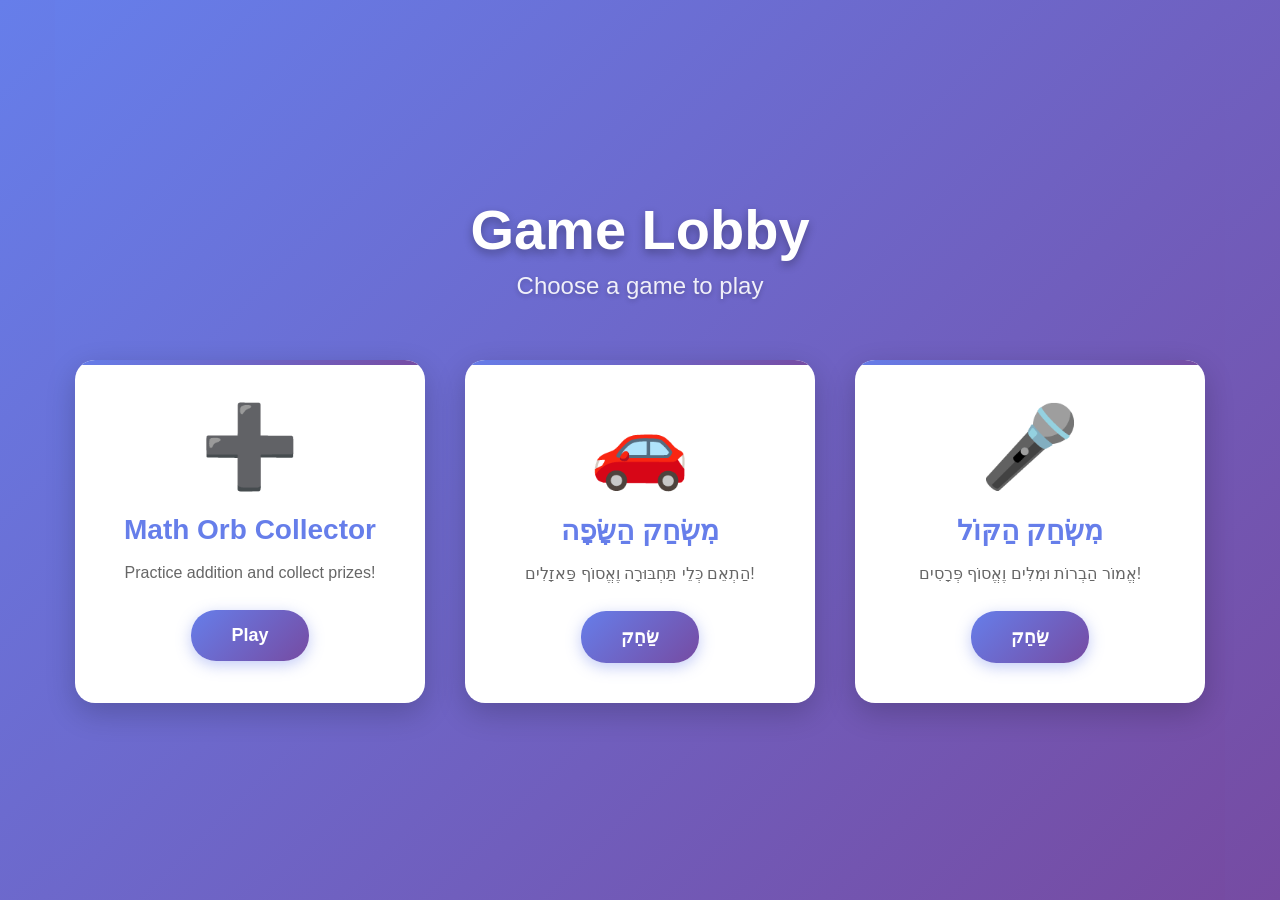
==== index.html @ 142c1ad1 "הוספת משחק זיהוי קולי ושיפור ניקוד במשחק העברית - משחק חדש: משחק הקול עם Web Speech API   - 4 רמות ק" ====
<!DOCTYPE html>
<html lang="en">
<head>
    <meta charset="UTF-8">
    <meta name="viewport" content="width=device-width, initial-scale=1.0">
    <title>Game Lobby - Math Learning Games</title>

    <!-- Stylesheets -->
    <link rel="stylesheet" href="styles/common.css">
    <link rel="stylesheet" href="styles/lobby.css">
    <link rel="stylesheet" href="styles/mathOrb.css">
    <link rel="stylesheet" href="styles/hebrewMatch.css">
    <link rel="stylesheet" href="styles/speechGame.css">
</head>
<body>
    <!-- Lobby View -->
    <div id="lobby-view" class="lobby-container">
        <div class="lobby-header">
            <h1>Game Lobby</h1>
            <p>Choose a game to play</p>
        </div>

        <div class="game-cards">
            <!-- Math Orb Game Card -->
            <div class="game-card" data-game="mathOrb">
                <div class="game-card-icon">➕</div>
                <h2>Math Orb Collector</h2>
                <p>Practice addition and collect prizes!</p>
                <button class="play-button">Play</button>
            </div>

            <!-- Hebrew Learning Game Card -->
            <div class="game-card" data-game="hebrewLearn">
                <div class="game-card-icon">🚗</div>
                <h2>מִשְׂחַק הַשָּׂפָה</h2>
                <p>הַתְאֵם כְּלֵי תַּחְבּוּרָה וֶאֱסוֹף פַּאזָלִים!</p>
                <button class="play-button">שַׂחֵק</button>
            </div>

            <!-- Speech Recognition Game Card -->
            <div class="game-card" data-game="speechGame">
                <div class="game-card-icon">🎤</div>
                <h2>מִשְׂחַק הַקּוֹל</h2>
                <p>אֱמוֹר הַבְרוֹת וּמִלִּים וֶאֱסוֹף פְּרָסִים!</p>
                <button class="play-button">שַׂחֵק</button>
            </div>
        </div>
    </div>

    <!-- Math Orb Game View -->
    <div id="math-game-view" class="hidden">
        <!-- Exit Button -->
        <button id="exit-button" class="exit-button" title="Exit to Lobby">
            <span class="exit-icon">←</span>
            <span class="exit-text">Exit</span>
        </button>

        <div class="game-container">
            <!-- Countdown Overlay -->
            <div id="countdown-overlay" class="countdown-overlay hidden">
                <div id="countdown-text" class="countdown-text"></div>
            </div>

            <!-- Challenge Timer -->
            <div id="challenge-timer" class="challenge-timer hidden">
                <div class="timer-label">Time Left:</div>
                <div id="timer-display" class="timer-display">2:00</div>
                <div class="problems-counter">
                    Problems: <span id="problems-counter">0</span>/3
                </div>
            </div>

            <!-- Game area where orbs appear -->
            <div class="game-area">
                <div id="orb-container" class="orb-container">
                    <!-- Orb will be dynamically created here -->
                </div>

                <!-- Input area -->
                <div class="input-area">
                    <input type="number" id="answer-input" placeholder="?" autocomplete="off" autofocus>
                    <button id="check-button">Check</button>
                </div>

                <!-- Feedback message -->
                <div id="feedback-message" class="feedback-message"></div>
            </div>

            <!-- Collection sidebar -->
            <div class="collection-sidebar">
                <h2>My Collection</h2>
                <div id="emoji-collection" class="emoji-grid">
                    <!-- Collected emojis will appear here -->
                </div>
                <div class="collection-count">
                    Collected: <span id="collection-count">0</span>
                </div>

                <div class="magic-section">
                    <h2>Magic Faces</h2>
                    <div id="magic-face-collection" class="emoji-grid magic-grid">
                        <!-- Magic face emojis will appear here -->
                    </div>
                    <div class="collection-count magic-count">
                        Magic Faces: <span id="magic-count">0</span>
                    </div>
                </div>

                <div class="picture-section">
                    <h2>Picture Gallery</h2>
                    <div id="picture-collection" class="picture-grid">
                        <!-- Collected pictures will appear here -->
                    </div>
                    <div class="collection-count picture-count">
                        Pictures: <span id="picture-count">0</span>
                    </div>
                </div>

                <button id="reset-button" class="reset-button">Reset Collection</button>
            </div>
        </div>
    </div>

    <!-- Hebrew Matching Game View -->
    <div id="hebrew-game-view" class="hidden">
        <!-- Exit Button -->
        <button id="hebrew-exit-button" class="exit-button" title="חֲזָרָה לְלוֹבִּי">
            <span class="exit-icon">←</span>
            <span class="exit-text">חֲזָרָה</span>
        </button>

        <!-- Level Selection Screen -->
        <div id="level-selection" class="hebrew-screen">
            <div class="hebrew-header">
                <h1>מִשְׂחַק הַהַתְאָמָה</h1>
                <p>בְּחַר שָׁלָב לְשַׂחֵק</p>
            </div>
            <div class="level-grid">
                <div class="level-card" data-level="1">
                    <div class="level-number">1</div>
                    <div class="level-status"></div>
                </div>
                <div class="level-card" data-level="2">
                    <div class="level-number">2</div>
                    <div class="level-status"></div>
                </div>
                <div class="level-card" data-level="3">
                    <div class="level-number">3</div>
                    <div class="level-status"></div>
                </div>
                <div class="level-card" data-level="4">
                    <div class="level-number">4</div>
                    <div class="level-status"></div>
                </div>
            </div>
            <button id="show-collection-btn" class="collection-btn">הָאוֹסֵף שֶׁלִּי</button>
        </div>

        <!-- Matching Game Screen -->
        <div id="matching-game" class="hebrew-screen hidden">
            <button id="show-collection-from-game" class="collection-btn-ingame">הָאוֹסֵף שֶׁלִּי</button>
            <div class="hebrew-header">
                <h2 id="matching-title">שָׁלָב 1</h2>
                <p>הַתְאֵם כָּל כְּלִי תַּחְבּוּרָה לִשְׁמוֹ</p>
            </div>
            <div class="matching-container">
                <canvas id="line-canvas"></canvas>
                <div class="emoji-column">
                    <!-- Emojis will be added here -->
                </div>
                <div class="name-column">
                    <!-- Names will be added here -->
                </div>
            </div>
            <div id="matching-feedback" class="feedback-message"></div>
        </div>

        <!-- Puzzle Assembly Screen -->
        <div id="puzzle-game" class="hebrew-screen hidden">
            <div class="hebrew-header">
                <h2>הַרְכֵּב אֶת הַפַּאזָל!</h2>
                <p>גְּרוֹר אֶת הַחֲתִיכוֹת לַמָּקוֹם הַנָּכוֹן</p>
            </div>
            <div class="puzzle-container">
                <div class="puzzle-board">
                    <div class="puzzle-slot" data-position="0"></div>
                    <div class="puzzle-slot" data-position="1"></div>
                    <div class="puzzle-slot" data-position="2"></div>
                    <div class="puzzle-slot" data-position="3"></div>
                </div>
                <div class="puzzle-pieces">
                    <!-- Puzzle pieces will be added here -->
                </div>
            </div>
            <div id="puzzle-feedback" class="feedback-message"></div>
        </div>

        <!-- Collection Screen -->
        <div id="collection-screen" class="hebrew-screen hidden">
            <div class="hebrew-header">
                <h1>הָאוֹסֵף שֶׁלִּי</h1>
                <p>כָּל הַפַּאזָלִים שֶׁהִשְׁלַמְתִּי</p>
            </div>
            <div class="collection-grid" id="puzzle-collection">
                <!-- Completed puzzles will be shown here -->
            </div>
            <button id="back-to-levels-btn" class="back-btn">חֲזָרָה לְמִשְׂחָק</button>
        </div>
    </div>

    <!-- Speech Recognition Game View -->
    <div id="speech-game-view" class="hidden">
        <!-- Exit Button -->
        <button id="speech-exit-button" class="exit-button" title="חֲזָרָה לְלוֹבִּי">
            <span class="exit-icon">←</span>
            <span class="exit-text">חֲזָרָה</span>
        </button>

        <!-- Level Selection Screen -->
        <div id="speech-level-selection" class="speech-screen">
            <div class="speech-header">
                <h1>🎤 מִשְׂחַק הַקּוֹל</h1>
                <p>בְּחַר רָמַת קוֹשִׁי</p>
            </div>
            <div class="level-grid">
                <div class="speech-level-card" data-level="1">
                    <div class="level-icon">🅰️</div>
                    <div class="level-title">רָמָה 1</div>
                    <div class="level-description">הַבְרוֹת פְּשׁוּטוֹת</div>
                </div>
                <div class="speech-level-card" data-level="2">
                    <div class="level-icon">🅱️</div>
                    <div class="level-title">רָמָה 2</div>
                    <div class="level-description">הַבְרוֹת מוּרְכָּבוֹת</div>
                </div>
                <div class="speech-level-card" data-level="3">
                    <div class="level-icon">📝</div>
                    <div class="level-title">רָמָה 3</div>
                    <div class="level-description">מִלִּים קְצָרוֹת</div>
                </div>
                <div class="speech-level-card" data-level="4">
                    <div class="level-icon">📚</div>
                    <div class="level-title">רָמָה 4</div>
                    <div class="level-description">מִלִּים אֲרֻכּוֹת</div>
                </div>
            </div>
            <button id="speech-show-collection-btn" class="collection-btn">הָאוֹסֵף שֶׁלִּי</button>
        </div>

        <!-- Game Screen -->
        <div id="speech-game-screen" class="speech-screen hidden">
            <div class="speech-game-container">
                <!-- Progress Bar -->
                <div class="progress-container">
                    <div class="progress-bar-bg">
                        <div id="speech-progress-bar" class="progress-bar"></div>
                    </div>
                    <div id="speech-progress-text" class="progress-text">עוֹד 5 נְכוֹנִים לְפֶרֶס!</div>
                </div>

                <!-- Challenge Display -->
                <div class="challenge-container">
                    <div id="challenge-text" class="challenge-text">בָּ</div>
                    <div id="challenge-description" class="challenge-description">בּ + קָמַץ = בָּ</div>
                    <div class="examples-container">
                        <p class="examples-label">דּוּגְמָאוֹת:</p>
                        <ul id="examples-list" class="examples-list">
                            <li>בָּא</li>
                            <li>בָּנָה</li>
                        </ul>
                    </div>
                </div>

                <!-- Mic Button -->
                <button id="speech-mic-button" class="speech-mic-button">🎤</button>

                <!-- Status & Result -->
                <div id="speech-status-text" class="status-message">לְחַץ עַל הַמִּיקְרוֹפוֹן וְאֱמוֹר אֶת הַמִּלָּה</div>
                <div id="speech-result-text" class="result-text"></div>

                <!-- Skip Button -->
                <button id="skip-button" class="skip-button">דַּלֵּג ⏭️</button>
            </div>
        </div>

        <!-- Prize Screen -->
        <div id="speech-prize-screen" class="speech-screen hidden">
            <div class="prize-container">
                <h1 class="prize-title">כָּל הַכָּבוֹד! 🎉</h1>
                <div id="prize-emoji" class="prize-emoji">🌟</div>
                <div id="prize-name" class="prize-text">זָכִיתָ בְּכוֹכָב!</div>
                <button id="continue-button" class="continue-button">הַמְשֵׁךְ לְשַׂחֵק</button>
            </div>
        </div>

        <!-- Collection Screen -->
        <div id="speech-collection-screen" class="speech-screen hidden">
            <div class="speech-header">
                <h1>הָאוֹסֵף שֶׁלִּי</h1>
                <p>כָּל הַפְּרָסִים שֶׁזָּכִיתִי</p>
            </div>
            <div class="collection-grid" id="speech-prize-collection">
                <!-- Collected prizes will be shown here -->
            </div>
            <button id="speech-back-to-levels-btn" class="back-btn">חֲזָרָה לִרְמוֹת</button>
        </div>
    </div>

    <!-- Core Scripts -->
    <script src="gameManager.js"></script>
    <script src="lobby.js"></script>

    <!-- Game Scripts -->
    <script src="games/mathOrb/pictures.js"></script>
    <script src="games/mathOrb/mathOrbGame.js"></script>
    <script src="games/hebrewMatch/hebrewMatchGame.js"></script>
    <script src="games/speechGame/speechData.js"></script>
    <script src="games/speechGame/speechGame.js"></script>

    <!-- Game Registration -->
    <script>
        // Register Math Orb Game with the Game Manager
        document.addEventListener('DOMContentLoaded', () => {
            gameManager.registerGame('mathOrb', {
                viewId: 'math-game-view',
                title: 'Math Orb Collector',
                createInstance: () => {
                    const game = new MathOrbGame();
                    return game;
                }
            });

            gameManager.registerGame('hebrewLearn', {
                viewId: 'hebrew-game-view',
                title: 'מִשְׂחַק הַשָּׂפָה',
                createInstance: () => {
                    const game = new HebrewMatchGame();
                    return game;
                }
            });

            gameManager.registerGame('speechGame', {
                viewId: 'speech-game-view',
                title: 'מִשְׂחַק הַקּוֹל',
                createInstance: () => {
                    const game = new SpeechGame();
                    return game;
                }
            });

            console.log('✓ All games registered');
        });
    </script>
</body>
</html>
---- styles/common.css ----
/* Common Styles - Shared across all views */

* {
    margin: 0;
    padding: 0;
    box-sizing: border-box;
}

body {
    font-family: 'Comic Sans MS', 'Arial', sans-serif;
    background: linear-gradient(135deg, #667eea 0%, #764ba2 100%);
    min-height: 100vh;
    display: flex;
    justify-content: center;
    align-items: center;
    overflow: hidden;
}

/* Utility Classes */
.hidden {
    display: none !important;
}
---- styles/lobby.css ----
/* Lobby Styles */

.lobby-container {
    min-height: 100vh;
    display: flex;
    flex-direction: column;
    align-items: center;
    justify-content: center;
    padding: 40px 20px;
    background: linear-gradient(135deg, #667eea 0%, #764ba2 100%);
}

.lobby-header {
    text-align: center;
    margin-bottom: 60px;
    animation: fade-in-down 0.8s ease-out;
}

.lobby-header h1 {
    font-size: 56px;
    color: white;
    margin-bottom: 10px;
    text-shadow: 0 4px 10px rgba(0, 0, 0, 0.3);
    font-weight: bold;
}

.lobby-header p {
    font-size: 24px;
    color: rgba(255, 255, 255, 0.9);
    text-shadow: 0 2px 5px rgba(0, 0, 0, 0.2);
}

/* Game Cards Container */
.game-cards {
    display: grid;
    grid-template-columns: repeat(auto-fit, minmax(300px, 350px));
    gap: 40px;
    max-width: 1200px;
    width: 100%;
    justify-content: center;
}

/* Individual Game Card */
.game-card {
    background: white;
    border-radius: 20px;
    padding: 40px 30px;
    text-align: center;
    box-shadow: 0 10px 30px rgba(0, 0, 0, 0.2);
    transition: all 0.3s ease;
    cursor: pointer;
    animation: fade-in-up 0.8s ease-out;
    position: relative;
    overflow: hidden;
}

.game-card::before {
    content: '';
    position: absolute;
    top: 0;
    left: 0;
    right: 0;
    height: 5px;
    background: linear-gradient(135deg, #667eea 0%, #764ba2 100%);
}

.game-card:hover {
    transform: translateY(-10px);
    box-shadow: 0 15px 40px rgba(0, 0, 0, 0.3);
}

.game-card.card-clicked {
    transform: scale(0.95);
}

.game-card-icon {
    font-size: 80px;
    margin-bottom: 20px;
    animation: icon-float 3s ease-in-out infinite;
}

.game-card h2 {
    font-size: 28px;
    color: #667eea;
    margin-bottom: 15px;
    font-weight: bold;
}

.game-card p {
    font-size: 16px;
    color: #666;
    margin-bottom: 25px;
    line-height: 1.5;
}

/* Play Button */
.play-button {
    background: linear-gradient(135deg, #667eea 0%, #764ba2 100%);
    color: white;
    border: none;
    border-radius: 25px;
    padding: 15px 40px;
    font-size: 18px;
    font-weight: bold;
    cursor: pointer;
    transition: all 0.3s ease;
    box-shadow: 0 4px 15px rgba(102, 126, 234, 0.4);
}

.play-button:hover {
    transform: scale(1.05);
    box-shadow: 0 6px 20px rgba(102, 126, 234, 0.6);
}

.play-button:active {
    transform: scale(0.95);
}

/* Locked Game Card */
.game-card-locked {
    opacity: 0.6;
    cursor: not-allowed;
}

.game-card-locked::before {
    background: linear-gradient(135deg, #999 0%, #666 100%);
}

.game-card-locked:hover {
    transform: none;
    box-shadow: 0 10px 30px rgba(0, 0, 0, 0.2);
}

.game-card-locked h2 {
    color: #999;
}

.game-card-locked .play-button {
    background: linear-gradient(135deg, #999 0%, #666 100%);
    cursor: not-allowed;
    box-shadow: none;
}

.game-card-locked .play-button:hover {
    transform: none;
}

/* Exit Button (for game views) */
.exit-button {
    position: fixed;
    top: 20px;
    left: 20px;
    display: flex;
    align-items: center;
    gap: 8px;
    background: rgba(239, 68, 68, 0.9);
    color: white;
    border: none;
    border-radius: 10px;
    padding: 12px 20px;
    font-size: 18px;
    font-weight: bold;
    cursor: pointer;
    transition: all 0.3s ease;
    box-shadow: 0 4px 10px rgba(0, 0, 0, 0.2);
    z-index: 1000;
}

.exit-button:hover {
    background: rgba(220, 38, 38, 1);
    transform: scale(1.05);
    box-shadow: 0 6px 15px rgba(0, 0, 0, 0.3);
}

.exit-button:active {
    transform: scale(0.95);
}

.exit-icon {
    font-size: 24px;
    line-height: 1;
}

.exit-text {
    font-size: 16px;
}

/* Animations */
@keyframes fade-in-down {
    0% {
        opacity: 0;
        transform: translateY(-30px);
    }
    100% {
        opacity: 1;
        transform: translateY(0);
    }
}

@keyframes fade-in-up {
    0% {
        opacity: 0;
        transform: translateY(30px);
    }
    100% {
        opacity: 1;
        transform: translateY(0);
    }
}

@keyframes icon-float {
    0%, 100% {
        transform: translateY(0);
    }
    50% {
        transform: translateY(-10px);
    }
}

/* Utility Classes */
.hidden {
    display: none !important;
}

/* Responsive Design */
@media (max-width: 768px) {
    .lobby-header h1 {
        font-size: 40px;
    }

    .lobby-header p {
        font-size: 18px;
    }

    .game-cards {
        grid-template-columns: 1fr;
        gap: 30px;
        padding: 0 20px;
    }

    .game-card {
        padding: 30px 20px;
    }

    .game-card-icon {
        font-size: 60px;
    }

    .game-card h2 {
        font-size: 24px;
    }

    .exit-button {
        top: 10px;
        left: 10px;
        padding: 10px 15px;
        font-size: 16px;
    }

    .exit-text {
        display: none; /* Hide text on mobile, show only icon */
    }
}
---- styles/mathOrb.css ----
/* Math Orb Game Styles */

.game-container {
    display: flex;
    width: 90vw;
    max-width: 1200px;
    height: 90vh;
    background: rgba(255, 255, 255, 0.95);
    border-radius: 20px;
    box-shadow: 0 20px 60px rgba(0, 0, 0, 0.3);
    position: relative;
    overflow: hidden;
}

/* Game Area */
.game-area {
    flex: 1;
    display: flex;
    flex-direction: column;
    align-items: center;
    justify-content: center;
    padding: 20px;
    position: relative;
}

.orb-container {
    width: 200px;
    height: 200px;
    position: relative;
    margin-bottom: 40px;
}

.orb {
    width: 100%;
    height: 100%;
    border-radius: 50%;
    display: flex;
    align-items: center;
    justify-content: center;
    font-size: 32px;
    font-weight: bold;
    color: white;
    text-shadow: 2px 2px 4px rgba(0, 0, 0, 0.3);
    box-shadow: 0 10px 30px rgba(0, 0, 0, 0.3), inset 0 -20px 40px rgba(0, 0, 0, 0.2);
    position: relative;
    animation: orb-fall 0.8s ease-out;
}

@keyframes orb-fall {
    0% {
        transform: translateY(-400px) scale(0.5);
        opacity: 0;
    }
    60% {
        transform: translateY(10px) scale(1.05);
    }
    100% {
        transform: translateY(0) scale(1);
        opacity: 1;
    }
}

@keyframes orb-shake {
    0%, 100% { transform: translateX(0); }
    25% { transform: translateX(-10px) rotate(-5deg); }
    75% { transform: translateX(10px) rotate(5deg); }
}

@keyframes orb-open {
    0% { transform: scale(1); opacity: 1; }
    50% { transform: scale(1.2); }
    100% { transform: scale(0); opacity: 0; }
}

.orb.shake {
    animation: orb-shake 0.5s;
}

.orb.opening {
    animation: orb-open 0.6s forwards;
}

/* Problem text inside orb */
.problem-text {
    position: relative;
    z-index: 2;
}

/* Magic Orb */
.magic-orb {
    box-shadow: 0 10px 40px rgba(255, 215, 0, 0.6),
                0 0 60px rgba(255, 105, 180, 0.4),
                inset 0 -20px 40px rgba(0, 0, 0, 0.2);
    animation: orb-fall 0.8s ease-out, magic-glow 2s ease-in-out infinite;
}

@keyframes magic-glow {
    0%, 100% {
        box-shadow: 0 10px 40px rgba(255, 215, 0, 0.6),
                    0 0 60px rgba(255, 105, 180, 0.4),
                    inset 0 -20px 40px rgba(0, 0, 0, 0.2);
    }
    50% {
        box-shadow: 0 10px 50px rgba(255, 215, 0, 0.8),
                    0 0 80px rgba(255, 105, 180, 0.6),
                    inset 0 -20px 40px rgba(0, 0, 0, 0.2);
    }
}

/* Sparkles */
.sparkle {
    position: absolute;
    width: 4px;
    height: 4px;
    background: white;
    border-radius: 50%;
    animation: sparkle-float 2s ease-in-out infinite;
    box-shadow: 0 0 10px rgba(255, 255, 255, 0.8);
}

.sparkle:nth-child(1) { top: 10%; left: 20%; animation-delay: 0s; }
.sparkle:nth-child(2) { top: 20%; left: 80%; animation-delay: 0.2s; }
.sparkle:nth-child(3) { top: 40%; left: 10%; animation-delay: 0.4s; }
.sparkle:nth-child(4) { top: 60%; left: 90%; animation-delay: 0.6s; }
.sparkle:nth-child(5) { top: 80%; left: 30%; animation-delay: 0.8s; }
.sparkle:nth-child(6) { top: 15%; left: 50%; animation-delay: 1s; }
.sparkle:nth-child(7) { top: 35%; left: 70%; animation-delay: 1.2s; }
.sparkle:nth-child(8) { top: 55%; left: 40%; animation-delay: 1.4s; }
.sparkle:nth-child(9) { top: 75%; left: 60%; animation-delay: 1.6s; }
.sparkle:nth-child(10) { top: 25%; left: 15%; animation-delay: 1.8s; }
.sparkle:nth-child(11) { top: 45%; left: 85%; animation-delay: 0.3s; }
.sparkle:nth-child(12) { top: 65%; left: 25%; animation-delay: 0.7s; }

@keyframes sparkle-float {
    0%, 100% {
        transform: translateY(0) scale(1);
        opacity: 0.8;
    }
    50% {
        transform: translateY(-10px) scale(1.5);
        opacity: 1;
    }
}

/* Emoji reveal */
.emoji-reveal {
    position: absolute;
    top: 50%;
    left: 50%;
    transform: translate(-50%, -50%);
    font-size: 80px;
    animation: emoji-pop 0.8s ease-out;
    z-index: 20;
}

@keyframes emoji-pop {
    0% {
        transform: translate(-50%, -50%) scale(0);
        opacity: 0;
    }
    50% {
        transform: translate(-50%, -50%) scale(1.3);
    }
    100% {
        transform: translate(-50%, -50%) scale(1);
        opacity: 1;
    }
}

/* Input Area */
.input-area {
    display: flex;
    gap: 10px;
    margin-bottom: 20px;
}

#answer-input {
    width: 120px;
    padding: 15px;
    font-size: 24px;
    text-align: center;
    border: 3px solid #667eea;
    border-radius: 10px;
    outline: none;
    transition: all 0.3s;
}

#answer-input:focus {
    border-color: #764ba2;
    box-shadow: 0 0 10px rgba(118, 75, 162, 0.3);
}

#check-button {
    padding: 15px 30px;
    font-size: 20px;
    font-weight: bold;
    background: linear-gradient(135deg, #667eea 0%, #764ba2 100%);
    color: white;
    border: none;
    border-radius: 10px;
    cursor: pointer;
    transition: transform 0.2s;
}

#check-button:hover {
    transform: scale(1.05);
}

#check-button:active {
    transform: scale(0.95);
}

/* Feedback Message */
.feedback-message {
    font-size: 24px;
    font-weight: bold;
    min-height: 40px;
    opacity: 0;
    transition: opacity 0.3s;
}

.feedback-message.show {
    opacity: 1;
}

.feedback-message.correct {
    color: #22c55e;
}

.feedback-message.incorrect {
    color: #ef4444;
}

/* Collection Sidebar */
.collection-sidebar {
    width: 300px;
    background: linear-gradient(135deg, #f6f8fb 0%, #e9ecef 100%);
    padding: 20px;
    border-left: 2px solid #ddd;
    overflow-y: auto;
}

.collection-sidebar h2 {
    text-align: center;
    color: #667eea;
    margin-bottom: 20px;
    font-size: 24px;
}

.emoji-grid {
    display: grid;
    grid-template-columns: repeat(4, 1fr);
    gap: 10px;
    margin-bottom: 20px;
}

.emoji-item {
    font-size: 40px;
    text-align: center;
    padding: 10px;
    background: white;
    border-radius: 10px;
    box-shadow: 0 2px 5px rgba(0, 0, 0, 0.1);
    animation: emoji-appear 0.5s ease-out;
}

@keyframes emoji-appear {
    0% {
        transform: scale(0) rotate(-180deg);
        opacity: 0;
    }
    100% {
        transform: scale(1) rotate(0);
        opacity: 1;
    }
}

.collection-count {
    text-align: center;
    font-size: 18px;
    font-weight: bold;
    color: #667eea;
    padding: 10px;
    background: white;
    border-radius: 10px;
    margin-bottom: 10px;
}

/* Magic Face Collection Section */
.magic-section {
    margin-top: 20px;
    padding-top: 20px;
    border-top: 2px dashed #FFD700;
}

.magic-section h2 {
    text-align: center;
    color: #FFD700;
    margin-bottom: 15px;
    font-size: 22px;
    text-shadow: 0 0 10px rgba(255, 215, 0, 0.3);
}

.magic-grid {
    background: linear-gradient(135deg, #fff9e6 0%, #ffe6f0 100%);
    border: 2px solid #FFD700;
    border-radius: 10px;
    padding: 10px;
}

.magic-emoji-item {
    background: linear-gradient(135deg, #FFD700 0%, #FFA500 100%);
    animation: emoji-appear 0.5s ease-out, magic-pulse 2s ease-in-out infinite;
}

@keyframes magic-pulse {
    0%, 100% {
        transform: scale(1);
    }
    50% {
        transform: scale(1.05);
    }
}

.magic-count {
    background: linear-gradient(135deg, #FFD700 0%, #FFA500 100%);
    color: white;
}

/* Reset Button */
.reset-button {
    width: 100%;
    padding: 12px;
    font-size: 16px;
    font-weight: bold;
    background: linear-gradient(135deg, #ef4444 0%, #dc2626 100%);
    color: white;
    border: none;
    border-radius: 10px;
    cursor: pointer;
    transition: all 0.2s;
    box-shadow: 0 2px 5px rgba(0, 0, 0, 0.2);
}

.reset-button:hover {
    transform: scale(1.02);
    box-shadow: 0 4px 8px rgba(0, 0, 0, 0.3);
}

.reset-button:active {
    transform: scale(0.98);
}

/* Rainbow Ball */
.rainbow-orb {
    animation: orb-fall 0.8s ease-out, rainbow-rotate 3s linear infinite;
    box-shadow: 0 10px 40px rgba(255, 0, 255, 0.6),
                0 0 60px rgba(0, 255, 255, 0.4);
}

@keyframes rainbow-rotate {
    0% {
        filter: hue-rotate(0deg);
    }
    100% {
        filter: hue-rotate(360deg);
    }
}

.challenge-text {
    font-size: 28px;
    animation: pulse-text 1s ease-in-out infinite;
}

@keyframes pulse-text {
    0%, 100% {
        transform: scale(1);
    }
    50% {
        transform: scale(1.1);
    }
}

/* Countdown Overlay */
.countdown-overlay {
    position: absolute;
    top: 0;
    left: 0;
    right: 0;
    bottom: 0;
    background: rgba(0, 0, 0, 0.8);
    display: flex;
    align-items: center;
    justify-content: center;
    z-index: 100;
}

.countdown-overlay.hidden {
    display: none;
}

.countdown-text {
    font-size: 120px;
    font-weight: bold;
    color: white;
    text-shadow: 0 0 30px rgba(255, 255, 255, 0.8);
    animation: countdown-pulse 1s ease-in-out;
}

@keyframes countdown-pulse {
    0% {
        transform: scale(0.5);
        opacity: 0;
    }
    50% {
        transform: scale(1.2);
    }
    100% {
        transform: scale(1);
        opacity: 1;
    }
}

/* Challenge Timer */
.challenge-timer {
    position: absolute;
    top: 20px;
    right: 20px;
    background: linear-gradient(135deg, #ff6b6b 0%, #ee5a6f 100%);
    color: white;
    padding: 15px 25px;
    border-radius: 15px;
    box-shadow: 0 4px 15px rgba(0, 0, 0, 0.3);
    z-index: 50;
    text-align: center;
}

.challenge-timer.hidden {
    display: none;
}

.timer-label {
    font-size: 14px;
    font-weight: bold;
    margin-bottom: 5px;
}

.timer-display {
    font-size: 32px;
    font-weight: bold;
    font-family: 'Courier New', monospace;
}

.problems-counter {
    font-size: 16px;
    margin-top: 5px;
    font-weight: bold;
}

/* Picture Collection Section */
.picture-section {
    margin-top: 20px;
    padding-top: 20px;
    border-top: 2px dashed #667eea;
}

.picture-section h2 {
    text-align: center;
    color: #667eea;
    margin-bottom: 15px;
    font-size: 22px;
}

.picture-grid {
    display: grid;
    grid-template-columns: repeat(3, 1fr);
    gap: 10px;
    margin-bottom: 10px;
}

.picture-item {
    position: relative;
    aspect-ratio: 1;
    background: white;
    border-radius: 10px;
    overflow: hidden;
    box-shadow: 0 2px 5px rgba(0, 0, 0, 0.1);
    animation: picture-appear 0.5s ease-out;
}

.picture-item img {
    width: 100%;
    height: 100%;
    object-fit: cover;
}

.count-badge {
    position: absolute;
    top: 5px;
    right: 5px;
    background: rgba(255, 215, 0, 0.9);
    color: white;
    font-weight: bold;
    font-size: 14px;
    padding: 3px 8px;
    border-radius: 10px;
    box-shadow: 0 2px 4px rgba(0, 0, 0, 0.3);
}

@keyframes picture-appear {
    0% {
        transform: scale(0) rotate(-180deg);
        opacity: 0;
    }
    100% {
        transform: scale(1) rotate(0);
        opacity: 1;
    }
}

.picture-count {
    background: linear-gradient(135deg, #667eea 0%, #764ba2 100%);
    color: white;
}

/* Picture Reveal */
.picture-reveal {
    position: absolute;
    top: 50%;
    left: 50%;
    transform: translate(-50%, -50%);
    width: 300px;
    height: 300px;
    z-index: 20;
    animation: picture-reveal-anim 0.8s ease-out;
}

.picture-reveal img {
    width: 100%;
    height: 100%;
    object-fit: contain;
    border-radius: 15px;
    box-shadow: 0 10px 40px rgba(0, 0, 0, 0.5);
}

@keyframes picture-reveal-anim {
    0% {
        transform: translate(-50%, -50%) scale(0) rotate(-180deg);
        opacity: 0;
    }
    60% {
        transform: translate(-50%, -50%) scale(1.1) rotate(10deg);
    }
    100% {
        transform: translate(-50%, -50%) scale(1) rotate(0);
        opacity: 1;
    }
}

/* Responsive Design */
@media (max-width: 768px) {
    .game-container {
        flex-direction: column;
        width: 95vw;
        height: 95vh;
    }

    .collection-sidebar {
        width: 100%;
        max-height: 200px;
        border-left: none;
        border-top: 2px solid #ddd;
    }

    .emoji-grid {
        grid-template-columns: repeat(6, 1fr);
    }
}
---- styles/hebrewMatch.css ----
/* Hebrew Matching Game Styles */

#hebrew-game-view {
    width: 100%;
    height: 100vh;
    position: relative;
    direction: rtl;
}

/* Exit Button */
#hebrew-exit-button {
    position: absolute;
    top: 20px;
    left: 20px;
    background: white;
    border: none;
    border-radius: 12px;
    padding: 12px 20px;
    font-size: 18px;
    font-weight: bold;
    color: #667eea;
    cursor: pointer;
    display: flex;
    align-items: center;
    gap: 8px;
    box-shadow: 0 6px 12px rgba(0, 0, 0, 0.2);
    transition: all 0.3s ease;
    z-index: 100;
}

#hebrew-exit-button:hover {
    background: #f8f8ff;
    transform: translateY(-2px);
    box-shadow: 0 8px 16px rgba(0, 0, 0, 0.25);
}

/* Screen Container */
.hebrew-screen {
    width: 100%;
    height: 100vh;
    display: flex;
    flex-direction: column;
    align-items: center;
    justify-content: center;
    padding: 40px;
}

/* Header */
.hebrew-header {
    text-align: center;
    margin-bottom: 40px;
}

.hebrew-header h1 {
    font-size: 48px;
    color: white;
    text-shadow: 2px 2px 4px rgba(0, 0, 0, 0.2);
    margin-bottom: 10px;
}

.hebrew-header h2 {
    font-size: 36px;
    color: white;
    text-shadow: 2px 2px 4px rgba(0, 0, 0, 0.2);
    margin-bottom: 10px;
}

.hebrew-header p {
    font-size: 20px;
    color: rgba(255, 255, 255, 0.9);
}

/* Level Selection */
.level-grid {
    display: grid;
    grid-template-columns: repeat(2, 200px);
    gap: 30px;
    margin-bottom: 40px;
}

.level-card {
    background: white;
    border-radius: 20px;
    padding: 40px;
    display: flex;
    flex-direction: column;
    align-items: center;
    justify-content: center;
    cursor: pointer;
    transition: all 0.3s ease;
    box-shadow: 0 8px 16px rgba(0, 0, 0, 0.2);
    position: relative;
}

.level-card:hover {
    transform: translateY(-8px) scale(1.05);
    box-shadow: 0 12px 24px rgba(0, 0, 0, 0.3);
}

.level-number {
    font-size: 72px;
    font-weight: bold;
    color: #667eea;
}

.level-status {
    position: absolute;
    top: 10px;
    left: 10px;
    font-size: 32px;
}

.level-card.completed .level-status::after {
    content: '✓';
    color: #4CAF50;
}

.collection-btn,
.back-btn,
.collection-btn-ingame {
    background: white;
    border: none;
    border-radius: 15px;
    padding: 15px 40px;
    font-size: 24px;
    font-weight: bold;
    color: #667eea;
    cursor: pointer;
    box-shadow: 0 6px 12px rgba(0, 0, 0, 0.2);
    transition: all 0.3s ease;
}

.collection-btn-ingame {
    position: absolute;
    top: 20px;
    right: 20px;
    z-index: 50;
    font-size: 18px;
    padding: 10px 25px;
}

.collection-btn:hover,
.back-btn:hover,
.collection-btn-ingame:hover {
    transform: translateY(-4px);
    box-shadow: 0 8px 16px rgba(0, 0, 0, 0.3);
}

/* Matching Game */
.matching-container {
    position: relative;
    display: flex;
    justify-content: space-between;
    width: 800px;
    max-width: 90vw;
    height: 400px;
    margin-bottom: 30px;
}

#line-canvas {
    position: absolute;
    top: 0;
    left: 0;
    width: 100%;
    height: 100%;
    pointer-events: none;
    z-index: 1;
}

.emoji-column,
.name-column {
    display: flex;
    flex-direction: column;
    justify-content: space-around;
    align-items: center;
    gap: 20px;
    z-index: 2;
}

.emoji-item,
.name-item {
    background: white;
    border-radius: 15px;
    padding: 20px 30px;
    font-size: 36px;
    cursor: pointer;
    transition: all 0.3s ease;
    box-shadow: 0 4px 8px rgba(0, 0, 0, 0.2);
    min-width: 120px;
    text-align: center;
}

.emoji-item:hover,
.name-item:hover {
    transform: scale(1.1);
    box-shadow: 0 6px 12px rgba(0, 0, 0, 0.3);
}

.emoji-item.selected,
.name-item.selected {
    background: #FFD700;
    transform: scale(1.15);
}

.emoji-item.matched,
.name-item.matched {
    background: #4CAF50;
    color: white;
    pointer-events: none;
}

/* Puzzle Game */
.puzzle-container {
    display: flex;
    flex-direction: column;
    align-items: center;
    gap: 40px;
}

.puzzle-board {
    display: grid;
    grid-template-columns: repeat(2, 200px);
    grid-template-rows: repeat(2, 200px);
    gap: 10px;
    background: rgba(255, 255, 255, 0.3);
    padding: 20px;
    border-radius: 20px;
}

.puzzle-slot {
    background: rgba(255, 255, 255, 0.5);
    border: 3px dashed rgba(255, 255, 255, 0.8);
    border-radius: 10px;
    display: flex;
    align-items: center;
    justify-content: center;
}

.puzzle-slot.filled {
    border-style: solid;
    border-color: #4CAF50;
}

.puzzle-pieces {
    display: flex;
    gap: 20px;
    flex-wrap: wrap;
    justify-content: center;
}

.puzzle-piece {
    width: 200px;
    height: 200px;
    cursor: grab;
    border-radius: 10px;
    box-shadow: 0 4px 8px rgba(0, 0, 0, 0.3);
    transition: transform 0.2s ease;
    background-size: 400px 400px;
}

.puzzle-piece:hover {
    transform: scale(1.1);
}

.puzzle-piece:active {
    cursor: grabbing;
}

.puzzle-piece[data-position="0"] {
    background-position: 0 0;
}

.puzzle-piece[data-position="1"] {
    background-position: -200px 0;
}

.puzzle-piece[data-position="2"] {
    background-position: 0 -200px;
}

.puzzle-piece[data-position="3"] {
    background-position: -200px -200px;
}

/* Collection Screen */
.collection-grid {
    display: grid;
    grid-template-columns: repeat(2, 300px);
    gap: 30px;
    margin-bottom: 40px;
}

.collection-item {
    background: white;
    border-radius: 20px;
    padding: 10px;
    box-shadow: 0 6px 12px rgba(0, 0, 0, 0.2);
}

.collection-item img {
    width: 100%;
    border-radius: 15px;
}

.collection-empty {
    text-align: center;
    color: white;
    font-size: 24px;
    padding: 60px;
    background: rgba(255, 255, 255, 0.2);
    border-radius: 20px;
}

/* Feedback Message */
.feedback-message {
    font-size: 28px;
    font-weight: bold;
    text-align: center;
    min-height: 40px;
    margin-top: 20px;
}

.feedback-message.correct {
    color: #4CAF50;
    text-shadow: 2px 2px 4px rgba(0, 0, 0, 0.2);
}

.feedback-message.incorrect {
    color: #f44336;
    text-shadow: 2px 2px 4px rgba(0, 0, 0, 0.2);
}

/* Animations */
@keyframes celebration {
    0%, 100% { transform: scale(1); }
    50% { transform: scale(1.2); }
}

.celebrating {
    animation: celebration 0.6s ease-in-out;
}
---- styles/speechGame.css ----
/* Speech Game Styles */

#speech-game-view {
    min-height: 100vh;
    background: linear-gradient(135deg, #667eea 0%, #764ba2 100%);
    direction: rtl;
    position: relative;
}

/* Header Styles */
.speech-header {
    text-align: center;
    padding: 40px 20px;
    color: white;
}

.speech-header h1 {
    font-size: 3em;
    margin-bottom: 10px;
    text-shadow: 2px 2px 4px rgba(0, 0, 0, 0.2);
}

.speech-header p {
    font-size: 1.5em;
    opacity: 0.9;
}

/* Level Selection */
.speech-level-card {
    background: white;
    border-radius: 20px;
    padding: 30px;
    cursor: pointer;
    transition: all 0.3s ease;
    text-align: center;
    box-shadow: 0 10px 30px rgba(0, 0, 0, 0.1);
}

.speech-level-card:hover {
    transform: translateY(-10px);
    box-shadow: 0 15px 40px rgba(0, 0, 0, 0.2);
}

.speech-level-card .level-icon {
    font-size: 4em;
    margin-bottom: 15px;
}

.speech-level-card .level-title {
    font-size: 1.8em;
    font-weight: bold;
    color: #667eea;
    margin-bottom: 10px;
}

.speech-level-card .level-description {
    font-size: 1.2em;
    color: #666;
}

/* Game Container */
.speech-game-container {
    max-width: 800px;
    margin: 0 auto;
    padding: 40px 20px;
}

/* Progress Bar */
.progress-container {
    background: white;
    border-radius: 15px;
    padding: 20px;
    margin-bottom: 30px;
    box-shadow: 0 5px 15px rgba(0, 0, 0, 0.1);
}

.progress-bar-bg {
    background: #e0e0e0;
    height: 25px;
    border-radius: 15px;
    overflow: hidden;
    margin-bottom: 10px;
}

.progress-bar {
    height: 100%;
    background: linear-gradient(90deg, #4facfe 0%, #00f2fe 100%);
    transition: width 0.5s ease;
    border-radius: 15px;
}

.progress-text {
    text-align: center;
    font-size: 1.2em;
    font-weight: bold;
    color: #667eea;
}

/* Challenge Display */
.challenge-container {
    background: white;
    border-radius: 25px;
    padding: 40px;
    text-align: center;
    margin-bottom: 30px;
    box-shadow: 0 10px 30px rgba(0, 0, 0, 0.15);
}

.challenge-text {
    font-size: 8em;
    font-weight: bold;
    color: #667eea;
    margin-bottom: 20px;
    text-shadow: 2px 2px 4px rgba(102, 126, 234, 0.2);
    animation: fadeIn 0.5s ease;
}

@keyframes fadeIn {
    from { opacity: 0; transform: scale(0.9); }
    to { opacity: 1; transform: scale(1); }
}

.challenge-text.shake {
    animation: shake 0.5s ease;
}

@keyframes shake {
    0%, 100% { transform: translateX(0); }
    25% { transform: translateX(-10px); }
    75% { transform: translateX(10px); }
}

.challenge-description {
    font-size: 1.5em;
    color: #666;
    margin-bottom: 20px;
}

.examples-container {
    margin-top: 30px;
    padding-top: 20px;
    border-top: 2px solid #e0e0e0;
}

.examples-label {
    font-size: 1.3em;
    font-weight: bold;
    color: #667eea;
    margin-bottom: 10px;
}

.examples-list {
    list-style: none;
    padding: 0;
    display: flex;
    justify-content: center;
    gap: 15px;
    flex-wrap: wrap;
}

.examples-list li {
    background: #f0f0f0;
    padding: 10px 20px;
    border-radius: 15px;
    font-size: 1.8em;
    color: #333;
    transition: all 0.2s ease;
}

.examples-list li:hover {
    background: #667eea;
    color: white;
    transform: scale(1.05);
}

/* Mic Button */
.speech-mic-button {
    width: 150px;
    height: 150px;
    border-radius: 50%;
    border: none;
    background: linear-gradient(135deg, #667eea 0%, #764ba2 100%);
    color: white;
    font-size: 5em;
    cursor: pointer;
    display: block;
    margin: 30px auto;
    box-shadow: 0 15px 40px rgba(102, 126, 234, 0.4);
    transition: all 0.3s ease;
}

.speech-mic-button:hover {
    transform: scale(1.1);
    box-shadow: 0 20px 50px rgba(102, 126, 234, 0.6);
}

.speech-mic-button:active {
    transform: scale(0.95);
}

.speech-mic-button.recording {
    background: linear-gradient(135deg, #ff6b6b 0%, #feca57 100%);
    animation: recordPulse 1s ease-in-out infinite;
}

@keyframes recordPulse {
    0%, 100% { transform: scale(1); }
    50% { transform: scale(1.1); }
}

/* Status Messages */
.status-message {
    text-align: center;
    font-size: 1.8em;
    font-weight: bold;
    padding: 20px;
    margin: 20px 0;
    border-radius: 15px;
    background: white;
    color: #666;
    box-shadow: 0 5px 15px rgba(0, 0, 0, 0.1);
}

.status-message.listening {
    background: #fff3cd;
    color: #856404;
    animation: pulse 1.5s ease-in-out infinite;
}

@keyframes pulse {
    0%, 100% { opacity: 1; }
    50% { opacity: 0.7; }
}

.status-message.success {
    background: #d4edda;
    color: #155724;
}

.status-message.error {
    background: #f8d7da;
    color: #721c24;
}

/* Result Text */
.result-text {
    text-align: center;
    font-size: 1.5em;
    padding: 15px;
    margin: 10px 0;
    border-radius: 10px;
}

.result-text.success {
    background: rgba(212, 237, 218, 0.5);
    color: #155724;
}

.result-text.error {
    background: rgba(248, 215, 218, 0.5);
    color: #721c24;
}

/* Skip Button */
.skip-button {
    display: block;
    margin: 20px auto;
    padding: 15px 40px;
    font-size: 1.3em;
    background: white;
    color: #667eea;
    border: 2px solid #667eea;
    border-radius: 15px;
    cursor: pointer;
    transition: all 0.3s ease;
}

.skip-button:hover {
    background: #667eea;
    color: white;
    transform: translateY(-2px);
    box-shadow: 0 5px 15px rgba(102, 126, 234, 0.3);
}

/* Prize Screen */
.prize-container {
    max-width: 600px;
    margin: 100px auto;
    background: white;
    border-radius: 30px;
    padding: 60px;
    text-align: center;
    box-shadow: 0 20px 60px rgba(0, 0, 0, 0.2);
    animation: prizeAppear 0.5s ease;
}

@keyframes prizeAppear {
    from { opacity: 0; transform: scale(0.8); }
    to { opacity: 1; transform: scale(1); }
}

.prize-title {
    font-size: 3em;
    color: #667eea;
    margin-bottom: 30px;
}

.prize-emoji {
    width: 250px;
    height: 250px;
    margin: 30px auto;
    border-radius: 30px;
    display: flex;
    align-items: center;
    justify-content: center;
    font-size: 10em;
    box-shadow: 0 15px 40px rgba(0, 0, 0, 0.15);
    animation: prizeFloat 2s ease-in-out infinite;
}

@keyframes prizeFloat {
    0%, 100% { transform: translateY(0); }
    50% { transform: translateY(-20px); }
}

.prize-text {
    font-size: 2em;
    color: #333;
    margin: 30px 0;
}

.continue-button {
    padding: 20px 50px;
    font-size: 1.5em;
    background: linear-gradient(135deg, #667eea 0%, #764ba2 100%);
    color: white;
    border: none;
    border-radius: 15px;
    cursor: pointer;
    transition: all 0.3s ease;
    box-shadow: 0 10px 30px rgba(102, 126, 234, 0.3);
}

.continue-button:hover {
    transform: translateY(-3px);
    box-shadow: 0 15px 40px rgba(102, 126, 234, 0.5);
}

/* Collection */
.collection-empty {
    text-align: center;
    font-size: 1.8em;
    color: white;
    padding: 100px 20px;
    white-space: pre-line;
}

.collection-item {
    background: white;
    border-radius: 20px;
    padding: 20px;
    text-align: center;
    box-shadow: 0 10px 30px rgba(0, 0, 0, 0.1);
    transition: all 0.3s ease;
}

.collection-item:hover {
    transform: translateY(-5px);
    box-shadow: 0 15px 40px rgba(0, 0, 0, 0.15);
}

.prize-display {
    width: 100%;
    height: 200px;
    border-radius: 15px;
    display: flex;
    align-items: center;
    justify-content: center;
    font-size: 5em;
    margin-bottom: 15px;
}

.prize-name {
    font-size: 1.5em;
    font-weight: bold;
    color: #667eea;
}

/* Responsive Design */
@media (max-width: 768px) {
    .challenge-text {
        font-size: 6em;
    }

    .speech-mic-button {
        width: 120px;
        height: 120px;
        font-size: 4em;
    }

    .prize-emoji {
        width: 200px;
        height: 200px;
        font-size: 8em;
    }
}
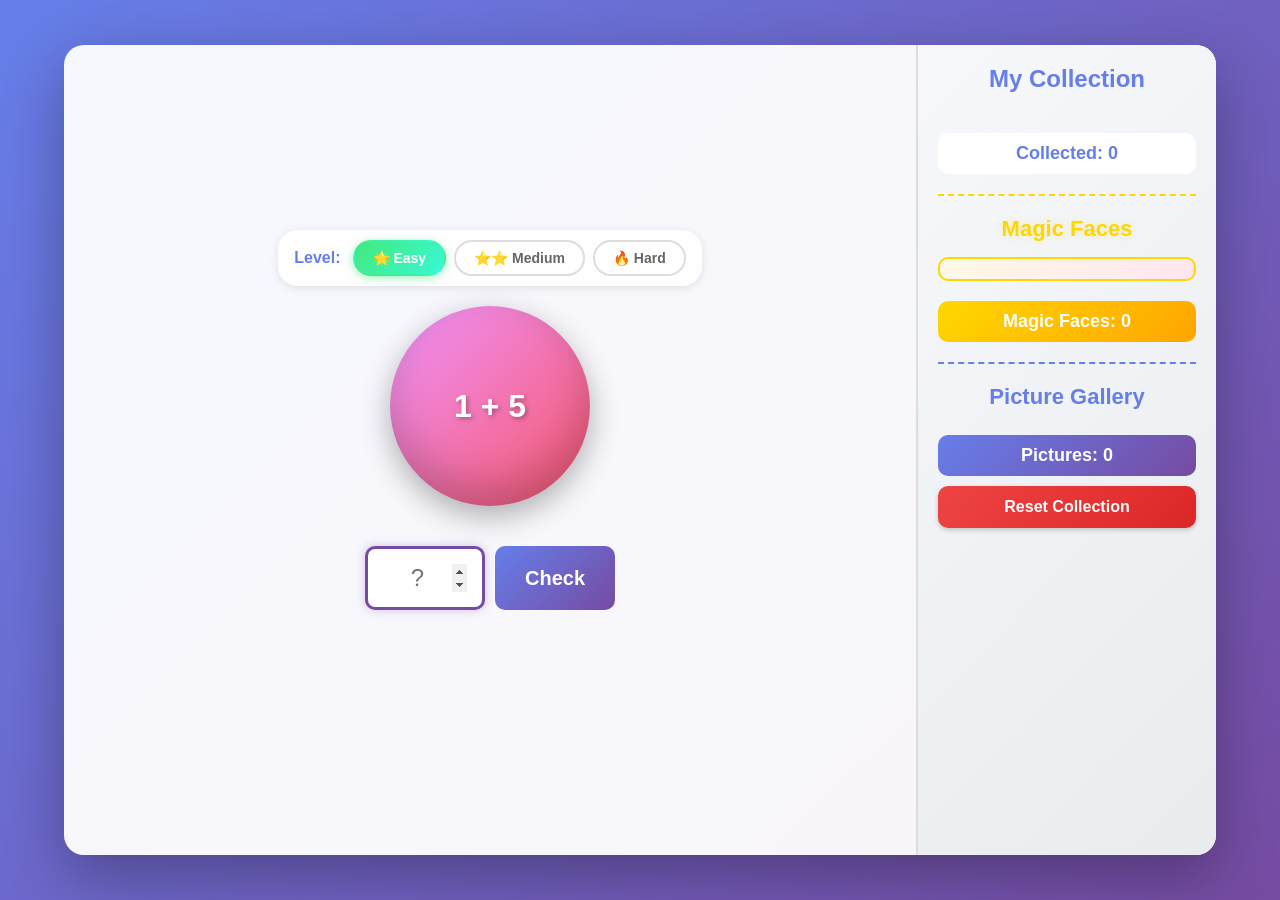
==== commit b76637cd: "Add Easy/Medium/Hard difficulty levels to the math game Co-authored-by: amigold <1787877+amigold@use" ====
--- a/index.html
+++ b/index.html
@@ -3,353 +3,84 @@
 <head>
     <meta charset="UTF-8">
     <meta name="viewport" content="width=device-width, initial-scale=1.0">
-    <title>Game Lobby - Math Learning Games</title>
-
-    <!-- Stylesheets -->
-    <link rel="stylesheet" href="styles/common.css">
-    <link rel="stylesheet" href="styles/lobby.css">
-    <link rel="stylesheet" href="styles/mathOrb.css">
-    <link rel="stylesheet" href="styles/hebrewMatch.css">
-    <link rel="stylesheet" href="styles/speechGame.css">
+    <title>Math Orb Collector</title>
+    <link rel="stylesheet" href="styles.css">
 </head>
 <body>
-    <!-- Lobby View -->
-    <div id="lobby-view" class="lobby-container">
-        <div class="lobby-header">
-            <h1>Game Lobby</h1>
-            <p>Choose a game to play</p>
+    <div class="game-container">
+        <!-- Countdown Overlay -->
+        <div id="countdown-overlay" class="countdown-overlay hidden">
+            <div id="countdown-text" class="countdown-text"></div>
         </div>
 
-        <div class="game-cards">
-            <!-- Math Orb Game Card -->
-            <div class="game-card" data-game="mathOrb">
-                <div class="game-card-icon">➕</div>
-                <h2>Math Orb Collector</h2>
-                <p>Practice addition and collect prizes!</p>
-                <button class="play-button">Play</button>
+        <!-- Challenge Timer -->
+        <div id="challenge-timer" class="challenge-timer hidden">
+            <div class="timer-label">Time Left:</div>
+            <div id="timer-display" class="timer-display">2:00</div>
+            <div class="problems-counter">
+                Problems: <span id="problems-counter">0</span>/3
+            </div>
+        </div>
+
+        <!-- Game area where orbs appear -->
+        <div class="game-area">
+            <!-- Difficulty Selector -->
+            <div class="difficulty-selector" id="difficulty-selector">
+                <span class="difficulty-label">Level:</span>
+                <button class="difficulty-btn" data-level="easy">🌟 Easy</button>
+                <button class="difficulty-btn" data-level="medium">⭐⭐ Medium</button>
+                <button class="difficulty-btn" data-level="hard">🔥 Hard</button>
             </div>
 
-            <!-- Hebrew Learning Game Card -->
-            <div class="game-card" data-game="hebrewLearn">
-                <div class="game-card-icon">🚗</div>
-                <h2>מִשְׂחַק הַשָּׂפָה</h2>
-                <p>הַתְאֵם כְּלֵי תַּחְבּוּרָה וֶאֱסוֹף פַּאזָלִים!</p>
-                <button class="play-button">שַׂחֵק</button>
+            <div id="orb-container" class="orb-container">
+                <!-- Orb will be dynamically created here -->
             </div>
 
-            <!-- Speech Recognition Game Card -->
-            <div class="game-card" data-game="speechGame">
-                <div class="game-card-icon">🎤</div>
-                <h2>מִשְׂחַק הַקּוֹל</h2>
-                <p>אֱמוֹר הַבְרוֹת וּמִלִּים וֶאֱסוֹף פְּרָסִים!</p>
-                <button class="play-button">שַׂחֵק</button>
+            <!-- Input area -->
+            <div class="input-area">
+                <input type="number" id="answer-input" placeholder="?" autocomplete="off" autofocus>
+                <button id="check-button">Check</button>
             </div>
+
+            <!-- Feedback message -->
+            <div id="feedback-message" class="feedback-message"></div>
+        </div>
+
+        <!-- Collection sidebar -->
+        <div class="collection-sidebar">
+            <h2>My Collection</h2>
+            <div id="emoji-collection" class="emoji-grid">
+                <!-- Collected emojis will appear here -->
+            </div>
+            <div class="collection-count">
+                Collected: <span id="collection-count">0</span>
+            </div>
+
+            <div class="magic-section">
+                <h2>Magic Faces</h2>
+                <div id="magic-face-collection" class="emoji-grid magic-grid">
+                    <!-- Magic face emojis will appear here -->
+                </div>
+                <div class="collection-count magic-count">
+                    Magic Faces: <span id="magic-count">0</span>
+                </div>
+            </div>
+
+            <div class="picture-section">
+                <h2>Picture Gallery</h2>
+                <div id="picture-collection" class="picture-grid">
+                    <!-- Collected pictures will appear here -->
+                </div>
+                <div class="collection-count picture-count">
+                    Pictures: <span id="picture-count">0</span>
+                </div>
+            </div>
+
+            <button id="reset-button" class="reset-button">Reset Collection</button>
         </div>
     </div>
 
-    <!-- Math Orb Game View -->
-    <div id="math-game-view" class="hidden">
-        <!-- Exit Button -->
-        <button id="exit-button" class="exit-button" title="Exit to Lobby">
-            <span class="exit-icon">←</span>
-            <span class="exit-text">Exit</span>
-        </button>
-
-        <div class="game-container">
-            <!-- Countdown Overlay -->
-            <div id="countdown-overlay" class="countdown-overlay hidden">
-                <div id="countdown-text" class="countdown-text"></div>
-            </div>
-
-            <!-- Challenge Timer -->
-            <div id="challenge-timer" class="challenge-timer hidden">
-                <div class="timer-label">Time Left:</div>
-                <div id="timer-display" class="timer-display">2:00</div>
-                <div class="problems-counter">
-                    Problems: <span id="problems-counter">0</span>/3
-                </div>
-            </div>
-
-            <!-- Game area where orbs appear -->
-            <div class="game-area">
-                <div id="orb-container" class="orb-container">
-                    <!-- Orb will be dynamically created here -->
-                </div>
-
-                <!-- Input area -->
-                <div class="input-area">
-                    <input type="number" id="answer-input" placeholder="?" autocomplete="off" autofocus>
-                    <button id="check-button">Check</button>
-                </div>
-
-                <!-- Feedback message -->
-                <div id="feedback-message" class="feedback-message"></div>
-            </div>
-
-            <!-- Collection sidebar -->
-            <div class="collection-sidebar">
-                <h2>My Collection</h2>
-                <div id="emoji-collection" class="emoji-grid">
-                    <!-- Collected emojis will appear here -->
-                </div>
-                <div class="collection-count">
-                    Collected: <span id="collection-count">0</span>
-                </div>
-
-                <div class="magic-section">
-                    <h2>Magic Faces</h2>
-                    <div id="magic-face-collection" class="emoji-grid magic-grid">
-                        <!-- Magic face emojis will appear here -->
-                    </div>
-                    <div class="collection-count magic-count">
-                        Magic Faces: <span id="magic-count">0</span>
-                    </div>
-                </div>
-
-                <div class="picture-section">
-                    <h2>Picture Gallery</h2>
-                    <div id="picture-collection" class="picture-grid">
-                        <!-- Collected pictures will appear here -->
-                    </div>
-                    <div class="collection-count picture-count">
-                        Pictures: <span id="picture-count">0</span>
-                    </div>
-                </div>
-
-                <button id="reset-button" class="reset-button">Reset Collection</button>
-            </div>
-        </div>
-    </div>
-
-    <!-- Hebrew Matching Game View -->
-    <div id="hebrew-game-view" class="hidden">
-        <!-- Exit Button -->
-        <button id="hebrew-exit-button" class="exit-button" title="חֲזָרָה לְלוֹבִּי">
-            <span class="exit-icon">←</span>
-            <span class="exit-text">חֲזָרָה</span>
-        </button>
-
-        <!-- Level Selection Screen -->
-        <div id="level-selection" class="hebrew-screen">
-            <div class="hebrew-header">
-                <h1>מִשְׂחַק הַהַתְאָמָה</h1>
-                <p>בְּחַר שָׁלָב לְשַׂחֵק</p>
-            </div>
-            <div class="level-grid">
-                <div class="level-card" data-level="1">
-                    <div class="level-number">1</div>
-                    <div class="level-status"></div>
-                </div>
-                <div class="level-card" data-level="2">
-                    <div class="level-number">2</div>
-                    <div class="level-status"></div>
-                </div>
-                <div class="level-card" data-level="3">
-                    <div class="level-number">3</div>
-                    <div class="level-status"></div>
-                </div>
-                <div class="level-card" data-level="4">
-                    <div class="level-number">4</div>
-                    <div class="level-status"></div>
-                </div>
-            </div>
-            <button id="show-collection-btn" class="collection-btn">הָאוֹסֵף שֶׁלִּי</button>
-        </div>
-
-        <!-- Matching Game Screen -->
-        <div id="matching-game" class="hebrew-screen hidden">
-            <button id="show-collection-from-game" class="collection-btn-ingame">הָאוֹסֵף שֶׁלִּי</button>
-            <div class="hebrew-header">
-                <h2 id="matching-title">שָׁלָב 1</h2>
-                <p>הַתְאֵם כָּל כְּלִי תַּחְבּוּרָה לִשְׁמוֹ</p>
-            </div>
-            <div class="matching-container">
-                <canvas id="line-canvas"></canvas>
-                <div class="emoji-column">
-                    <!-- Emojis will be added here -->
-                </div>
-                <div class="name-column">
-                    <!-- Names will be added here -->
-                </div>
-            </div>
-            <div id="matching-feedback" class="feedback-message"></div>
-        </div>
-
-        <!-- Puzzle Assembly Screen -->
-        <div id="puzzle-game" class="hebrew-screen hidden">
-            <div class="hebrew-header">
-                <h2>הַרְכֵּב אֶת הַפַּאזָל!</h2>
-                <p>גְּרוֹר אֶת הַחֲתִיכוֹת לַמָּקוֹם הַנָּכוֹן</p>
-            </div>
-            <div class="puzzle-container">
-                <div class="puzzle-board">
-                    <div class="puzzle-slot" data-position="0"></div>
-                    <div class="puzzle-slot" data-position="1"></div>
-                    <div class="puzzle-slot" data-position="2"></div>
-                    <div class="puzzle-slot" data-position="3"></div>
-                </div>
-                <div class="puzzle-pieces">
-                    <!-- Puzzle pieces will be added here -->
-                </div>
-            </div>
-            <div id="puzzle-feedback" class="feedback-message"></div>
-        </div>
-
-        <!-- Collection Screen -->
-        <div id="collection-screen" class="hebrew-screen hidden">
-            <div class="hebrew-header">
-                <h1>הָאוֹסֵף שֶׁלִּי</h1>
-                <p>כָּל הַפַּאזָלִים שֶׁהִשְׁלַמְתִּי</p>
-            </div>
-            <div class="collection-grid" id="puzzle-collection">
-                <!-- Completed puzzles will be shown here -->
-            </div>
-            <button id="back-to-levels-btn" class="back-btn">חֲזָרָה לְמִשְׂחָק</button>
-        </div>
-    </div>
-
-    <!-- Speech Recognition Game View -->
-    <div id="speech-game-view" class="hidden">
-        <!-- Exit Button -->
-        <button id="speech-exit-button" class="exit-button" title="חֲזָרָה לְלוֹבִּי">
-            <span class="exit-icon">←</span>
-            <span class="exit-text">חֲזָרָה</span>
-        </button>
-
-        <!-- Level Selection Screen -->
-        <div id="speech-level-selection" class="speech-screen">
-            <div class="speech-header">
-                <h1>🎤 מִשְׂחַק הַקּוֹל</h1>
-                <p>בְּחַר רָמַת קוֹשִׁי</p>
-            </div>
-            <div class="level-grid">
-                <div class="speech-level-card" data-level="1">
-                    <div class="level-icon">🅰️</div>
-                    <div class="level-title">רָמָה 1</div>
-                    <div class="level-description">הַבְרוֹת פְּשׁוּטוֹת</div>
-                </div>
-                <div class="speech-level-card" data-level="2">
-                    <div class="level-icon">🅱️</div>
-                    <div class="level-title">רָמָה 2</div>
-                    <div class="level-description">הַבְרוֹת מוּרְכָּבוֹת</div>
-                </div>
-                <div class="speech-level-card" data-level="3">
-                    <div class="level-icon">📝</div>
-                    <div class="level-title">רָמָה 3</div>
-                    <div class="level-description">מִלִּים קְצָרוֹת</div>
-                </div>
-                <div class="speech-level-card" data-level="4">
-                    <div class="level-icon">📚</div>
-                    <div class="level-title">רָמָה 4</div>
-                    <div class="level-description">מִלִּים אֲרֻכּוֹת</div>
-                </div>
-            </div>
-            <button id="speech-show-collection-btn" class="collection-btn">הָאוֹסֵף שֶׁלִּי</button>
-        </div>
-
-        <!-- Game Screen -->
-        <div id="speech-game-screen" class="speech-screen hidden">
-            <div class="speech-game-container">
-                <!-- Progress Bar -->
-                <div class="progress-container">
-                    <div class="progress-bar-bg">
-                        <div id="speech-progress-bar" class="progress-bar"></div>
-                    </div>
-                    <div id="speech-progress-text" class="progress-text">עוֹד 5 נְכוֹנִים לְפֶרֶס!</div>
-                </div>
-
-                <!-- Challenge Display -->
-                <div class="challenge-container">
-                    <div id="challenge-text" class="challenge-text">בָּ</div>
-                    <div id="challenge-description" class="challenge-description">בּ + קָמַץ = בָּ</div>
-                    <div class="examples-container">
-                        <p class="examples-label">דּוּגְמָאוֹת:</p>
-                        <ul id="examples-list" class="examples-list">
-                            <li>בָּא</li>
-                            <li>בָּנָה</li>
-                        </ul>
-                    </div>
-                </div>
-
-                <!-- Mic Button -->
-                <button id="speech-mic-button" class="speech-mic-button">🎤</button>
-
-                <!-- Status & Result -->
-                <div id="speech-status-text" class="status-message">לְחַץ עַל הַמִּיקְרוֹפוֹן וְאֱמוֹר אֶת הַמִּלָּה</div>
-                <div id="speech-result-text" class="result-text"></div>
-
-                <!-- Skip Button -->
-                <button id="skip-button" class="skip-button">דַּלֵּג ⏭️</button>
-            </div>
-        </div>
-
-        <!-- Prize Screen -->
-        <div id="speech-prize-screen" class="speech-screen hidden">
-            <div class="prize-container">
-                <h1 class="prize-title">כָּל הַכָּבוֹד! 🎉</h1>
-                <div id="prize-emoji" class="prize-emoji">🌟</div>
-                <div id="prize-name" class="prize-text">זָכִיתָ בְּכוֹכָב!</div>
-                <button id="continue-button" class="continue-button">הַמְשֵׁךְ לְשַׂחֵק</button>
-            </div>
-        </div>
-
-        <!-- Collection Screen -->
-        <div id="speech-collection-screen" class="speech-screen hidden">
-            <div class="speech-header">
-                <h1>הָאוֹסֵף שֶׁלִּי</h1>
-                <p>כָּל הַפְּרָסִים שֶׁזָּכִיתִי</p>
-            </div>
-            <div class="collection-grid" id="speech-prize-collection">
-                <!-- Collected prizes will be shown here -->
-            </div>
-            <button id="speech-back-to-levels-btn" class="back-btn">חֲזָרָה לִרְמוֹת</button>
-        </div>
-    </div>
-
-    <!-- Core Scripts -->
-    <script src="gameManager.js"></script>
-    <script src="lobby.js"></script>
-
-    <!-- Game Scripts -->
-    <script src="games/mathOrb/pictures.js"></script>
-    <script src="games/mathOrb/mathOrbGame.js"></script>
-    <script src="games/hebrewMatch/hebrewMatchGame.js"></script>
-    <script src="games/speechGame/speechData.js"></script>
-    <script src="games/speechGame/speechGame.js"></script>
-
-    <!-- Game Registration -->
-    <script>
-        // Register Math Orb Game with the Game Manager
-        document.addEventListener('DOMContentLoaded', () => {
-            gameManager.registerGame('mathOrb', {
-                viewId: 'math-game-view',
-                title: 'Math Orb Collector',
-                createInstance: () => {
-                    const game = new MathOrbGame();
-                    return game;
-                }
-            });
-
-            gameManager.registerGame('hebrewLearn', {
-                viewId: 'hebrew-game-view',
-                title: 'מִשְׂחַק הַשָּׂפָה',
-                createInstance: () => {
-                    const game = new HebrewMatchGame();
-                    return game;
-                }
-            });
-
-            gameManager.registerGame('speechGame', {
-                viewId: 'speech-game-view',
-                title: 'מִשְׂחַק הַקּוֹל',
-                createInstance: () => {
-                    const game = new SpeechGame();
-                    return game;
-                }
-            });
-
-            console.log('✓ All games registered');
-        });
-    </script>
+    <script src="pictures.js"></script>
+    <script src="game.js"></script>
 </body>
 </html>
--- a/styles.css
+++ b/styles.css
@@ -0,0 +1,658 @@
+* {
+    margin: 0;
+    padding: 0;
+    box-sizing: border-box;
+}
+
+body {
+    font-family: 'Comic Sans MS', 'Arial', sans-serif;
+    background: linear-gradient(135deg, #667eea 0%, #764ba2 100%);
+    min-height: 100vh;
+    display: flex;
+    justify-content: center;
+    align-items: center;
+    overflow: hidden;
+}
+
+.game-container {
+    display: flex;
+    width: 90vw;
+    max-width: 1200px;
+    height: 90vh;
+    background: rgba(255, 255, 255, 0.95);
+    border-radius: 20px;
+    box-shadow: 0 20px 60px rgba(0, 0, 0, 0.3);
+    position: relative;
+    overflow: hidden;
+}
+
+/* Game Area */
+.game-area {
+    flex: 1;
+    display: flex;
+    flex-direction: column;
+    align-items: center;
+    justify-content: center;
+    padding: 20px;
+    position: relative;
+}
+
+.orb-container {
+    width: 200px;
+    height: 200px;
+    position: relative;
+    margin-bottom: 40px;
+}
+
+.orb {
+    width: 100%;
+    height: 100%;
+    border-radius: 50%;
+    display: flex;
+    align-items: center;
+    justify-content: center;
+    font-size: 32px;
+    font-weight: bold;
+    color: white;
+    text-shadow: 2px 2px 4px rgba(0, 0, 0, 0.3);
+    box-shadow: 0 10px 30px rgba(0, 0, 0, 0.3), inset 0 -20px 40px rgba(0, 0, 0, 0.2);
+    position: relative;
+    animation: orb-fall 0.8s ease-out;
+}
+
+@keyframes orb-fall {
+    0% {
+        transform: translateY(-400px) scale(0.5);
+        opacity: 0;
+    }
+    60% {
+        transform: translateY(10px) scale(1.05);
+    }
+    100% {
+        transform: translateY(0) scale(1);
+        opacity: 1;
+    }
+}
+
+@keyframes orb-shake {
+    0%, 100% { transform: translateX(0); }
+    25% { transform: translateX(-10px) rotate(-5deg); }
+    75% { transform: translateX(10px) rotate(5deg); }
+}
+
+@keyframes orb-open {
+    0% { transform: scale(1); opacity: 1; }
+    50% { transform: scale(1.2); }
+    100% { transform: scale(0); opacity: 0; }
+}
+
+.orb.shake {
+    animation: orb-shake 0.5s;
+}
+
+.orb.opening {
+    animation: orb-open 0.6s forwards;
+}
+
+/* Problem text inside orb */
+.problem-text {
+    position: relative;
+    z-index: 2;
+}
+
+/* Magic Orb */
+.magic-orb {
+    box-shadow: 0 10px 40px rgba(255, 215, 0, 0.6),
+                0 0 60px rgba(255, 105, 180, 0.4),
+                inset 0 -20px 40px rgba(0, 0, 0, 0.2);
+    animation: orb-fall 0.8s ease-out, magic-glow 2s ease-in-out infinite;
+}
+
+@keyframes magic-glow {
+    0%, 100% {
+        box-shadow: 0 10px 40px rgba(255, 215, 0, 0.6),
+                    0 0 60px rgba(255, 105, 180, 0.4),
+                    inset 0 -20px 40px rgba(0, 0, 0, 0.2);
+    }
+    50% {
+        box-shadow: 0 10px 50px rgba(255, 215, 0, 0.8),
+                    0 0 80px rgba(255, 105, 180, 0.6),
+                    inset 0 -20px 40px rgba(0, 0, 0, 0.2);
+    }
+}
+
+/* Sparkles */
+.sparkle {
+    position: absolute;
+    width: 4px;
+    height: 4px;
+    background: white;
+    border-radius: 50%;
+    animation: sparkle-float 2s ease-in-out infinite;
+    box-shadow: 0 0 10px rgba(255, 255, 255, 0.8);
+}
+
+.sparkle:nth-child(1) { top: 10%; left: 20%; animation-delay: 0s; }
+.sparkle:nth-child(2) { top: 20%; left: 80%; animation-delay: 0.2s; }
+.sparkle:nth-child(3) { top: 40%; left: 10%; animation-delay: 0.4s; }
+.sparkle:nth-child(4) { top: 60%; left: 90%; animation-delay: 0.6s; }
+.sparkle:nth-child(5) { top: 80%; left: 30%; animation-delay: 0.8s; }
+.sparkle:nth-child(6) { top: 15%; left: 50%; animation-delay: 1s; }
+.sparkle:nth-child(7) { top: 35%; left: 70%; animation-delay: 1.2s; }
+.sparkle:nth-child(8) { top: 55%; left: 40%; animation-delay: 1.4s; }
+.sparkle:nth-child(9) { top: 75%; left: 60%; animation-delay: 1.6s; }
+.sparkle:nth-child(10) { top: 25%; left: 15%; animation-delay: 1.8s; }
+.sparkle:nth-child(11) { top: 45%; left: 85%; animation-delay: 0.3s; }
+.sparkle:nth-child(12) { top: 65%; left: 25%; animation-delay: 0.7s; }
+
+@keyframes sparkle-float {
+    0%, 100% {
+        transform: translateY(0) scale(1);
+        opacity: 0.8;
+    }
+    50% {
+        transform: translateY(-10px) scale(1.5);
+        opacity: 1;
+    }
+}
+
+/* Emoji reveal */
+.emoji-reveal {
+    position: absolute;
+    top: 50%;
+    left: 50%;
+    transform: translate(-50%, -50%);
+    font-size: 80px;
+    animation: emoji-pop 0.8s ease-out;
+    z-index: 20;
+}
+
+@keyframes emoji-pop {
+    0% {
+        transform: translate(-50%, -50%) scale(0);
+        opacity: 0;
+    }
+    50% {
+        transform: translate(-50%, -50%) scale(1.3);
+    }
+    100% {
+        transform: translate(-50%, -50%) scale(1);
+        opacity: 1;
+    }
+}
+
+/* Input Area */
+.input-area {
+    display: flex;
+    gap: 10px;
+    margin-bottom: 20px;
+}
+
+#answer-input {
+    width: 120px;
+    padding: 15px;
+    font-size: 24px;
+    text-align: center;
+    border: 3px solid #667eea;
+    border-radius: 10px;
+    outline: none;
+    transition: all 0.3s;
+}
+
+#answer-input:focus {
+    border-color: #764ba2;
+    box-shadow: 0 0 10px rgba(118, 75, 162, 0.3);
+}
+
+#check-button {
+    padding: 15px 30px;
+    font-size: 20px;
+    font-weight: bold;
+    background: linear-gradient(135deg, #667eea 0%, #764ba2 100%);
+    color: white;
+    border: none;
+    border-radius: 10px;
+    cursor: pointer;
+    transition: transform 0.2s;
+}
+
+#check-button:hover {
+    transform: scale(1.05);
+}
+
+#check-button:active {
+    transform: scale(0.95);
+}
+
+/* Feedback Message */
+.feedback-message {
+    font-size: 24px;
+    font-weight: bold;
+    min-height: 40px;
+    opacity: 0;
+    transition: opacity 0.3s;
+}
+
+.feedback-message.show {
+    opacity: 1;
+}
+
+.feedback-message.correct {
+    color: #22c55e;
+}
+
+.feedback-message.incorrect {
+    color: #ef4444;
+}
+
+/* Collection Sidebar */
+.collection-sidebar {
+    width: 300px;
+    background: linear-gradient(135deg, #f6f8fb 0%, #e9ecef 100%);
+    padding: 20px;
+    border-left: 2px solid #ddd;
+    overflow-y: auto;
+}
+
+.collection-sidebar h2 {
+    text-align: center;
+    color: #667eea;
+    margin-bottom: 20px;
+    font-size: 24px;
+}
+
+.emoji-grid {
+    display: grid;
+    grid-template-columns: repeat(4, 1fr);
+    gap: 10px;
+    margin-bottom: 20px;
+}
+
+.emoji-item {
+    font-size: 40px;
+    text-align: center;
+    padding: 10px;
+    background: white;
+    border-radius: 10px;
+    box-shadow: 0 2px 5px rgba(0, 0, 0, 0.1);
+    animation: emoji-appear 0.5s ease-out;
+}
+
+@keyframes emoji-appear {
+    0% {
+        transform: scale(0) rotate(-180deg);
+        opacity: 0;
+    }
+    100% {
+        transform: scale(1) rotate(0);
+        opacity: 1;
+    }
+}
+
+.collection-count {
+    text-align: center;
+    font-size: 18px;
+    font-weight: bold;
+    color: #667eea;
+    padding: 10px;
+    background: white;
+    border-radius: 10px;
+    margin-bottom: 10px;
+}
+
+/* Magic Face Collection Section */
+.magic-section {
+    margin-top: 20px;
+    padding-top: 20px;
+    border-top: 2px dashed #FFD700;
+}
+
+.magic-section h2 {
+    text-align: center;
+    color: #FFD700;
+    margin-bottom: 15px;
+    font-size: 22px;
+    text-shadow: 0 0 10px rgba(255, 215, 0, 0.3);
+}
+
+.magic-grid {
+    background: linear-gradient(135deg, #fff9e6 0%, #ffe6f0 100%);
+    border: 2px solid #FFD700;
+    border-radius: 10px;
+    padding: 10px;
+}
+
+.magic-emoji-item {
+    background: linear-gradient(135deg, #FFD700 0%, #FFA500 100%);
+    animation: emoji-appear 0.5s ease-out, magic-pulse 2s ease-in-out infinite;
+}
+
+@keyframes magic-pulse {
+    0%, 100% {
+        transform: scale(1);
+    }
+    50% {
+        transform: scale(1.05);
+    }
+}
+
+.magic-count {
+    background: linear-gradient(135deg, #FFD700 0%, #FFA500 100%);
+    color: white;
+}
+
+/* Reset Button */
+.reset-button {
+    width: 100%;
+    padding: 12px;
+    font-size: 16px;
+    font-weight: bold;
+    background: linear-gradient(135deg, #ef4444 0%, #dc2626 100%);
+    color: white;
+    border: none;
+    border-radius: 10px;
+    cursor: pointer;
+    transition: all 0.2s;
+    box-shadow: 0 2px 5px rgba(0, 0, 0, 0.2);
+}
+
+.reset-button:hover {
+    transform: scale(1.02);
+    box-shadow: 0 4px 8px rgba(0, 0, 0, 0.3);
+}
+
+.reset-button:active {
+    transform: scale(0.98);
+}
+
+/* Rainbow Ball */
+.rainbow-orb {
+    animation: orb-fall 0.8s ease-out, rainbow-rotate 3s linear infinite;
+    box-shadow: 0 10px 40px rgba(255, 0, 255, 0.6),
+                0 0 60px rgba(0, 255, 255, 0.4);
+}
+
+@keyframes rainbow-rotate {
+    0% {
+        filter: hue-rotate(0deg);
+    }
+    100% {
+        filter: hue-rotate(360deg);
+    }
+}
+
+.challenge-text {
+    font-size: 28px;
+    animation: pulse-text 1s ease-in-out infinite;
+}
+
+@keyframes pulse-text {
+    0%, 100% {
+        transform: scale(1);
+    }
+    50% {
+        transform: scale(1.1);
+    }
+}
+
+/* Countdown Overlay */
+.countdown-overlay {
+    position: absolute;
+    top: 0;
+    left: 0;
+    right: 0;
+    bottom: 0;
+    background: rgba(0, 0, 0, 0.8);
+    display: flex;
+    align-items: center;
+    justify-content: center;
+    z-index: 100;
+}
+
+.countdown-overlay.hidden {
+    display: none;
+}
+
+.countdown-text {
+    font-size: 120px;
+    font-weight: bold;
+    color: white;
+    text-shadow: 0 0 30px rgba(255, 255, 255, 0.8);
+    animation: countdown-pulse 1s ease-in-out;
+}
+
+@keyframes countdown-pulse {
+    0% {
+        transform: scale(0.5);
+        opacity: 0;
+    }
+    50% {
+        transform: scale(1.2);
+    }
+    100% {
+        transform: scale(1);
+        opacity: 1;
+    }
+}
+
+/* Challenge Timer */
+.challenge-timer {
+    position: absolute;
+    top: 20px;
+    right: 20px;
+    background: linear-gradient(135deg, #ff6b6b 0%, #ee5a6f 100%);
+    color: white;
+    padding: 15px 25px;
+    border-radius: 15px;
+    box-shadow: 0 4px 15px rgba(0, 0, 0, 0.3);
+    z-index: 50;
+    text-align: center;
+}
+
+.challenge-timer.hidden {
+    display: none;
+}
+
+.timer-label {
+    font-size: 14px;
+    font-weight: bold;
+    margin-bottom: 5px;
+}
+
+.timer-display {
+    font-size: 32px;
+    font-weight: bold;
+    font-family: 'Courier New', monospace;
+}
+
+.problems-counter {
+    font-size: 16px;
+    margin-top: 5px;
+    font-weight: bold;
+}
+
+/* Picture Collection Section */
+.picture-section {
+    margin-top: 20px;
+    padding-top: 20px;
+    border-top: 2px dashed #667eea;
+}
+
+.picture-section h2 {
+    text-align: center;
+    color: #667eea;
+    margin-bottom: 15px;
+    font-size: 22px;
+}
+
+.picture-grid {
+    display: grid;
+    grid-template-columns: repeat(3, 1fr);
+    gap: 10px;
+    margin-bottom: 10px;
+}
+
+.picture-item {
+    position: relative;
+    aspect-ratio: 1;
+    background: white;
+    border-radius: 10px;
+    overflow: hidden;
+    box-shadow: 0 2px 5px rgba(0, 0, 0, 0.1);
+    animation: picture-appear 0.5s ease-out;
+}
+
+.picture-item img {
+    width: 100%;
+    height: 100%;
+    object-fit: cover;
+}
+
+.count-badge {
+    position: absolute;
+    top: 5px;
+    right: 5px;
+    background: rgba(255, 215, 0, 0.9);
+    color: white;
+    font-weight: bold;
+    font-size: 14px;
+    padding: 3px 8px;
+    border-radius: 10px;
+    box-shadow: 0 2px 4px rgba(0, 0, 0, 0.3);
+}
+
+@keyframes picture-appear {
+    0% {
+        transform: scale(0) rotate(-180deg);
+        opacity: 0;
+    }
+    100% {
+        transform: scale(1) rotate(0);
+        opacity: 1;
+    }
+}
+
+.picture-count {
+    background: linear-gradient(135deg, #667eea 0%, #764ba2 100%);
+    color: white;
+}
+
+/* Picture Reveal */
+.picture-reveal {
+    position: absolute;
+    top: 50%;
+    left: 50%;
+    transform: translate(-50%, -50%);
+    width: 300px;
+    height: 300px;
+    z-index: 20;
+    animation: picture-reveal-anim 0.8s ease-out;
+}
+
+.picture-reveal img {
+    width: 100%;
+    height: 100%;
+    object-fit: contain;
+    border-radius: 15px;
+    box-shadow: 0 10px 40px rgba(0, 0, 0, 0.5);
+}
+
+@keyframes picture-reveal-anim {
+    0% {
+        transform: translate(-50%, -50%) scale(0) rotate(-180deg);
+        opacity: 0;
+    }
+    60% {
+        transform: translate(-50%, -50%) scale(1.1) rotate(10deg);
+    }
+    100% {
+        transform: translate(-50%, -50%) scale(1) rotate(0);
+        opacity: 1;
+    }
+}
+
+/* Utility class */
+.hidden {
+    display: none;
+}
+
+/* Difficulty Selector */
+.difficulty-selector {
+    display: flex;
+    align-items: center;
+    gap: 8px;
+    margin-bottom: 20px;
+    padding: 10px 16px;
+    background: rgba(255, 255, 255, 0.85);
+    border-radius: 20px;
+    box-shadow: 0 2px 10px rgba(0, 0, 0, 0.1);
+    flex-wrap: wrap;
+    justify-content: center;
+}
+
+.difficulty-label {
+    font-size: 16px;
+    font-weight: bold;
+    color: #667eea;
+    margin-right: 4px;
+}
+
+.difficulty-btn {
+    padding: 8px 18px;
+    font-size: 14px;
+    font-weight: bold;
+    font-family: 'Comic Sans MS', 'Arial', sans-serif;
+    border: 2px solid #ddd;
+    border-radius: 20px;
+    background: white;
+    cursor: pointer;
+    transition: all 0.2s;
+    color: #666;
+}
+
+.difficulty-btn:hover {
+    transform: scale(1.07);
+    border-color: #667eea;
+    color: #667eea;
+}
+
+.difficulty-btn[data-level="easy"].active {
+    background: linear-gradient(135deg, #43e97b 0%, #38f9d7 100%);
+    color: white;
+    border-color: transparent;
+    box-shadow: 0 2px 8px rgba(67, 233, 123, 0.5);
+}
+
+.difficulty-btn[data-level="medium"].active {
+    background: linear-gradient(135deg, #fa709a 0%, #fee140 100%);
+    color: white;
+    border-color: transparent;
+    box-shadow: 0 2px 8px rgba(250, 112, 154, 0.5);
+}
+
+.difficulty-btn[data-level="hard"].active {
+    background: linear-gradient(135deg, #f093fb 0%, #f5576c 100%);
+    color: white;
+    border-color: transparent;
+    box-shadow: 0 2px 8px rgba(240, 147, 251, 0.5);
+}
+
+/* Responsive Design */
+@media (max-width: 768px) {
+    .game-container {
+        flex-direction: column;
+        width: 95vw;
+        height: 95vh;
+    }
+
+    .collection-sidebar {
+        width: 100%;
+        max-height: 200px;
+        border-left: none;
+        border-top: 2px solid #ddd;
+    }
+
+    .emoji-grid {
+        grid-template-columns: repeat(6, 1fr);
+    }
+}
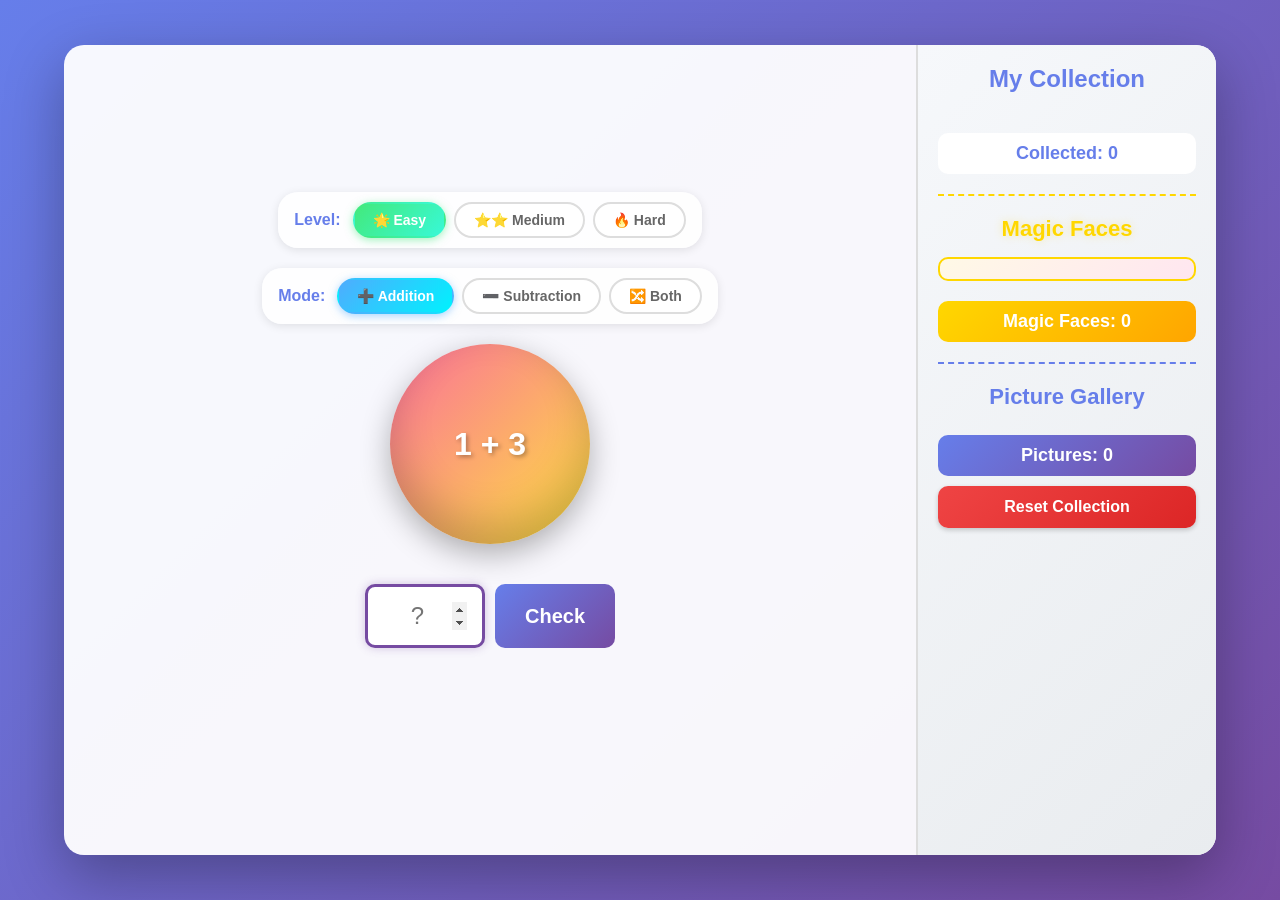
==== commit 342fff95: "Add subtraction exercises with Addition / Subtraction / Both mode selector Co-authored-by: amigold <" ====
--- a/index.html
+++ b/index.html
@@ -26,10 +26,18 @@
         <div class="game-area">
             <!-- Difficulty Selector -->
             <div class="difficulty-selector" id="difficulty-selector">
-                <span class="difficulty-label">Level:</span>
+                <span class="selector-label">Level:</span>
                 <button class="difficulty-btn" data-level="easy">🌟 Easy</button>
                 <button class="difficulty-btn" data-level="medium">⭐⭐ Medium</button>
                 <button class="difficulty-btn" data-level="hard">🔥 Hard</button>
+            </div>
+
+            <!-- Mode Selector -->
+            <div class="mode-selector" id="mode-selector">
+                <span class="selector-label">Mode:</span>
+                <button class="mode-btn" data-mode="addition">➕ Addition</button>
+                <button class="mode-btn" data-mode="subtraction">➖ Subtraction</button>
+                <button class="mode-btn" data-mode="both">🔀 Both</button>
             </div>
 
             <div id="orb-container" class="orb-container">
--- a/styles.css
+++ b/styles.css
@@ -590,7 +590,7 @@
     justify-content: center;
 }
 
-.difficulty-label {
+.selector-label {
     font-size: 16px;
     font-weight: bold;
     color: #667eea;
@@ -637,6 +637,60 @@
     box-shadow: 0 2px 8px rgba(240, 147, 251, 0.5);
 }
 
+/* Mode Selector */
+.mode-selector {
+    display: flex;
+    align-items: center;
+    gap: 8px;
+    margin-bottom: 20px;
+    padding: 10px 16px;
+    background: rgba(255, 255, 255, 0.85);
+    border-radius: 20px;
+    box-shadow: 0 2px 10px rgba(0, 0, 0, 0.1);
+    flex-wrap: wrap;
+    justify-content: center;
+}
+
+.mode-btn {
+    padding: 8px 18px;
+    font-size: 14px;
+    font-weight: bold;
+    font-family: 'Comic Sans MS', 'Arial', sans-serif;
+    border: 2px solid #ddd;
+    border-radius: 20px;
+    background: white;
+    cursor: pointer;
+    transition: all 0.2s;
+    color: #666;
+}
+
+.mode-btn:hover {
+    transform: scale(1.07);
+    border-color: #667eea;
+    color: #667eea;
+}
+
+.mode-btn[data-mode="addition"].active {
+    background: linear-gradient(135deg, #4facfe 0%, #00f2fe 100%);
+    color: white;
+    border-color: transparent;
+    box-shadow: 0 2px 8px rgba(79, 172, 254, 0.5);
+}
+
+.mode-btn[data-mode="subtraction"].active {
+    background: linear-gradient(135deg, #f093fb 0%, #f5576c 100%);
+    color: white;
+    border-color: transparent;
+    box-shadow: 0 2px 8px rgba(240, 147, 251, 0.5);
+}
+
+.mode-btn[data-mode="both"].active {
+    background: linear-gradient(135deg, #667eea 0%, #764ba2 100%);
+    color: white;
+    border-color: transparent;
+    box-shadow: 0 2px 8px rgba(102, 126, 234, 0.5);
+}
+
 /* Responsive Design */
 @media (max-width: 768px) {
     .game-container {
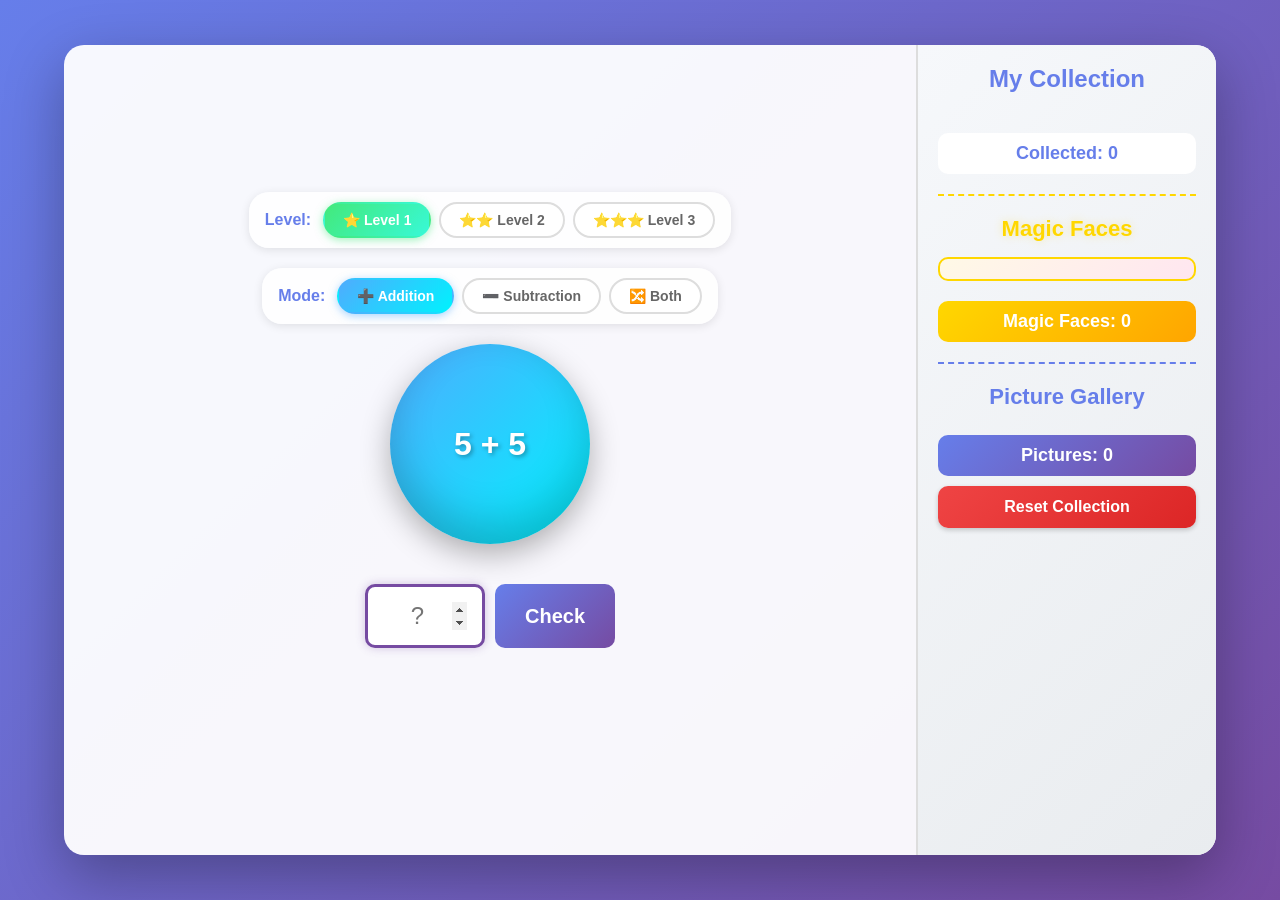
==== commit 22c3467f: "Rename difficulty levels to numbers and add auto-ramp after 5 consecutive correct answers Co-authore" ====
--- a/index.html
+++ b/index.html
@@ -27,9 +27,9 @@
             <!-- Difficulty Selector -->
             <div class="difficulty-selector" id="difficulty-selector">
                 <span class="selector-label">Level:</span>
-                <button class="difficulty-btn" data-level="easy">🌟 Easy</button>
-                <button class="difficulty-btn" data-level="medium">⭐⭐ Medium</button>
-                <button class="difficulty-btn" data-level="hard">🔥 Hard</button>
+                <button class="difficulty-btn" data-level="1">⭐ Level 1</button>
+                <button class="difficulty-btn" data-level="2">⭐⭐ Level 2</button>
+                <button class="difficulty-btn" data-level="3">⭐⭐⭐ Level 3</button>
             </div>
 
             <!-- Mode Selector -->
--- a/styles.css
+++ b/styles.css
@@ -616,21 +616,21 @@
     color: #667eea;
 }
 
-.difficulty-btn[data-level="easy"].active {
+.difficulty-btn[data-level="1"].active {
     background: linear-gradient(135deg, #43e97b 0%, #38f9d7 100%);
     color: white;
     border-color: transparent;
     box-shadow: 0 2px 8px rgba(67, 233, 123, 0.5);
 }
 
-.difficulty-btn[data-level="medium"].active {
+.difficulty-btn[data-level="2"].active {
     background: linear-gradient(135deg, #fa709a 0%, #fee140 100%);
     color: white;
     border-color: transparent;
     box-shadow: 0 2px 8px rgba(250, 112, 154, 0.5);
 }
 
-.difficulty-btn[data-level="hard"].active {
+.difficulty-btn[data-level="3"].active {
     background: linear-gradient(135deg, #f093fb 0%, #f5576c 100%);
     color: white;
     border-color: transparent;
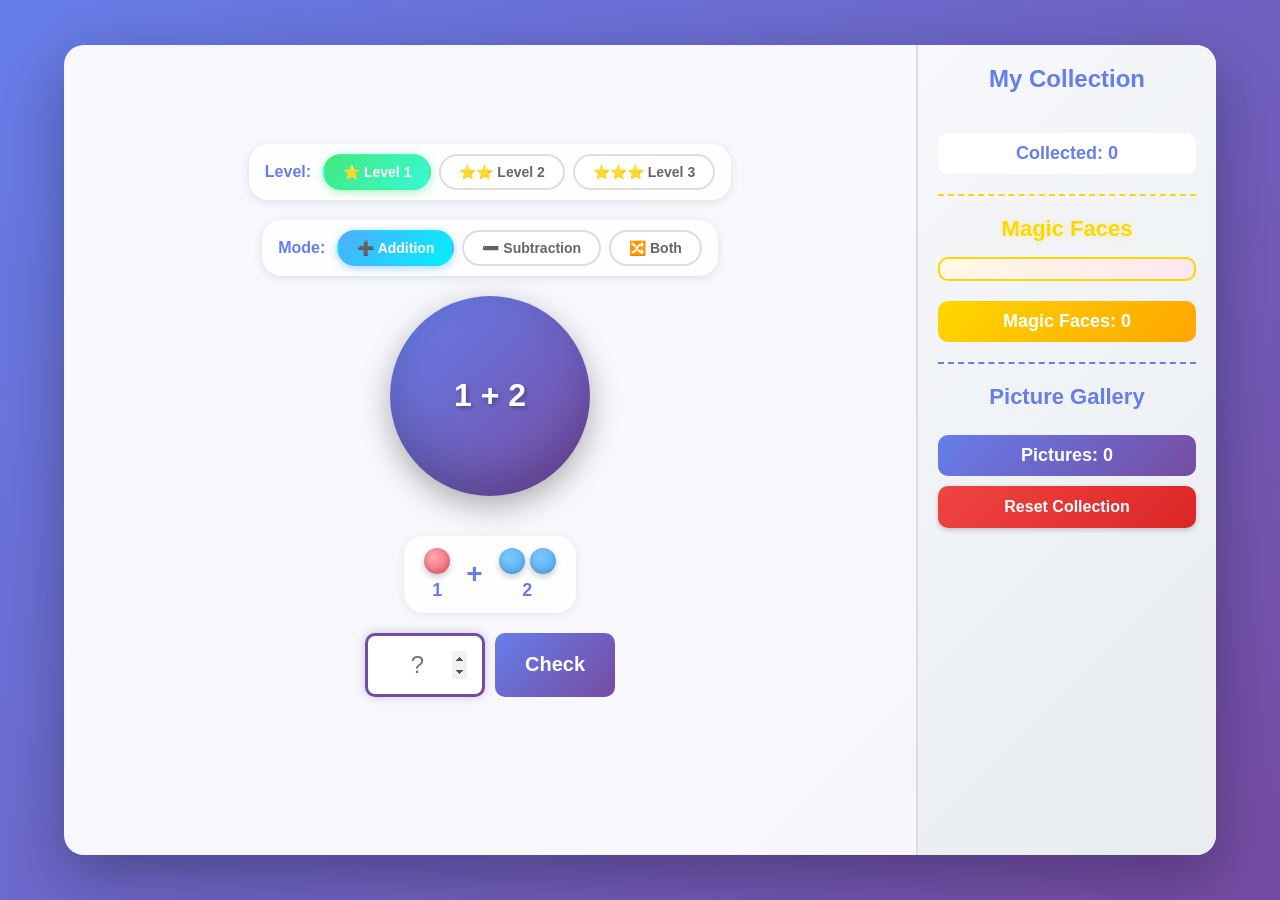
==== commit 30d4a67f: "Add visual counting beads/manipulatives so children can solve problems visually Co-authored-by: amig" ====
--- a/index.html
+++ b/index.html
@@ -43,6 +43,9 @@
             <div id="orb-container" class="orb-container">
                 <!-- Orb will be dynamically created here -->
             </div>
+
+            <!-- Counting Beads (visual manipulatives) -->
+            <div id="counting-beads" class="counting-beads hidden"></div>
 
             <!-- Input area -->
             <div class="input-area">
--- a/styles.css
+++ b/styles.css
@@ -691,6 +691,78 @@
     box-shadow: 0 2px 8px rgba(102, 126, 234, 0.5);
 }
 
+/* Counting Beads (visual manipulatives) */
+.counting-beads {
+    display: flex;
+    align-items: center;
+    justify-content: center;
+    gap: 16px;
+    margin-bottom: 20px;
+    padding: 12px 20px;
+    background: rgba(255, 255, 255, 0.85);
+    border-radius: 20px;
+    box-shadow: 0 2px 10px rgba(0, 0, 0, 0.08);
+    flex-wrap: wrap;
+    max-width: 500px;
+}
+
+.bead-group-wrapper {
+    display: flex;
+    flex-direction: column;
+    align-items: center;
+    gap: 6px;
+}
+
+.bead-group {
+    display: flex;
+    flex-wrap: wrap;
+    gap: 5px;
+    justify-content: center;
+    max-width: 170px; /* ~5 beads per row */
+}
+
+.bead {
+    width: 26px;
+    height: 26px;
+    border-radius: 50%;
+    box-shadow: 0 3px 6px rgba(0, 0, 0, 0.2), inset 0 -3px 6px rgba(0, 0, 0, 0.15);
+    animation: bead-pop 0.25s ease-out both;
+}
+
+@keyframes bead-pop {
+    0%   { transform: scale(0); opacity: 0; }
+    70%  { transform: scale(1.25); }
+    100% { transform: scale(1); opacity: 1; }
+}
+
+.bead-primary {
+    background: radial-gradient(circle at 35% 35%, #ffaaaa, #ee5a6f);
+}
+
+.bead-secondary {
+    background: radial-gradient(circle at 35% 35%, #7ec8f7, #4facfe);
+}
+
+.bead-subtract {
+    background: radial-gradient(circle at 35% 35%, #ddd, #aaa);
+    opacity: 0.4;
+}
+
+.bead-operator {
+    font-size: 28px;
+    font-weight: bold;
+    color: #667eea;
+    align-self: center;
+    line-height: 1;
+}
+
+.bead-count {
+    font-size: 18px;
+    font-weight: bold;
+    color: #667eea;
+    text-align: center;
+}
+
 /* Responsive Design */
 @media (max-width: 768px) {
     .game-container {
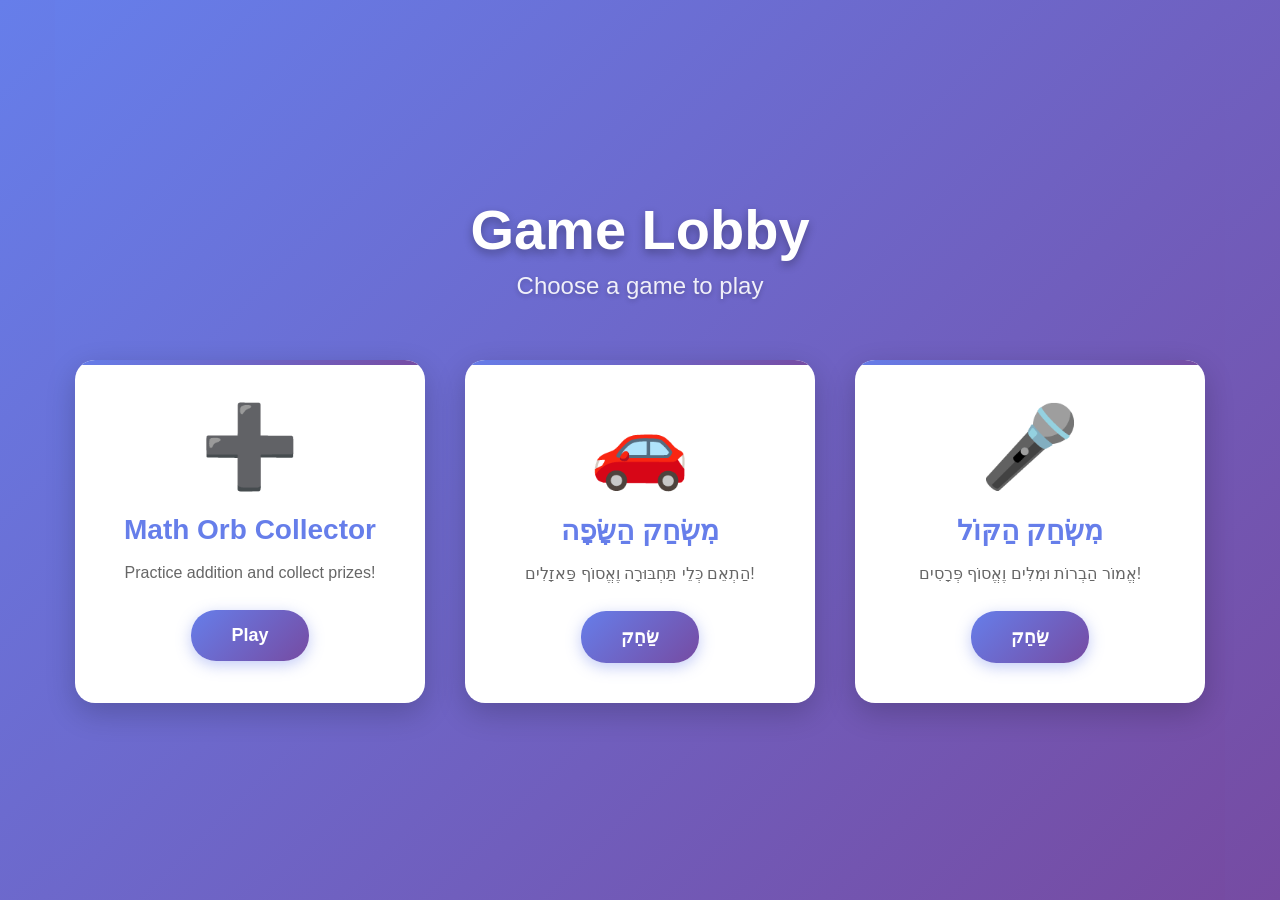
==== commit b53ef113: "Port difficulty levels, subtraction mode, and visual beads from PR #1 Manually ported features from " ====
--- a/index.html
+++ b/index.html
@@ -3,95 +3,372 @@
 <head>
     <meta charset="UTF-8">
     <meta name="viewport" content="width=device-width, initial-scale=1.0">
-    <title>Math Orb Collector</title>
-    <link rel="stylesheet" href="styles.css">
+    <title>Game Lobby - Math Learning Games</title>
+
+    <!-- Stylesheets -->
+    <link rel="stylesheet" href="styles/common.css">
+    <link rel="stylesheet" href="styles/lobby.css">
+    <link rel="stylesheet" href="styles/mathOrb.css">
+    <link rel="stylesheet" href="styles/hebrewMatch.css">
+    <link rel="stylesheet" href="styles/speechGame.css">
 </head>
 <body>
-    <div class="game-container">
-        <!-- Countdown Overlay -->
-        <div id="countdown-overlay" class="countdown-overlay hidden">
-            <div id="countdown-text" class="countdown-text"></div>
-        </div>
-
-        <!-- Challenge Timer -->
-        <div id="challenge-timer" class="challenge-timer hidden">
-            <div class="timer-label">Time Left:</div>
-            <div id="timer-display" class="timer-display">2:00</div>
-            <div class="problems-counter">
-                Problems: <span id="problems-counter">0</span>/3
-            </div>
-        </div>
-
-        <!-- Game area where orbs appear -->
-        <div class="game-area">
-            <!-- Difficulty Selector -->
-            <div class="difficulty-selector" id="difficulty-selector">
-                <span class="selector-label">Level:</span>
-                <button class="difficulty-btn" data-level="1">⭐ Level 1</button>
-                <button class="difficulty-btn" data-level="2">⭐⭐ Level 2</button>
-                <button class="difficulty-btn" data-level="3">⭐⭐⭐ Level 3</button>
-            </div>
-
-            <!-- Mode Selector -->
-            <div class="mode-selector" id="mode-selector">
-                <span class="selector-label">Mode:</span>
-                <button class="mode-btn" data-mode="addition">➕ Addition</button>
-                <button class="mode-btn" data-mode="subtraction">➖ Subtraction</button>
-                <button class="mode-btn" data-mode="both">🔀 Both</button>
-            </div>
-
-            <div id="orb-container" class="orb-container">
-                <!-- Orb will be dynamically created here -->
-            </div>
-
-            <!-- Counting Beads (visual manipulatives) -->
-            <div id="counting-beads" class="counting-beads hidden"></div>
-
-            <!-- Input area -->
-            <div class="input-area">
-                <input type="number" id="answer-input" placeholder="?" autocomplete="off" autofocus>
-                <button id="check-button">Check</button>
-            </div>
-
-            <!-- Feedback message -->
-            <div id="feedback-message" class="feedback-message"></div>
-        </div>
-
-        <!-- Collection sidebar -->
-        <div class="collection-sidebar">
-            <h2>My Collection</h2>
-            <div id="emoji-collection" class="emoji-grid">
-                <!-- Collected emojis will appear here -->
-            </div>
-            <div class="collection-count">
-                Collected: <span id="collection-count">0</span>
-            </div>
-
-            <div class="magic-section">
-                <h2>Magic Faces</h2>
-                <div id="magic-face-collection" class="emoji-grid magic-grid">
-                    <!-- Magic face emojis will appear here -->
-                </div>
-                <div class="collection-count magic-count">
-                    Magic Faces: <span id="magic-count">0</span>
-                </div>
-            </div>
-
-            <div class="picture-section">
-                <h2>Picture Gallery</h2>
-                <div id="picture-collection" class="picture-grid">
-                    <!-- Collected pictures will appear here -->
-                </div>
-                <div class="collection-count picture-count">
-                    Pictures: <span id="picture-count">0</span>
-                </div>
-            </div>
-
-            <button id="reset-button" class="reset-button">Reset Collection</button>
+    <!-- Lobby View -->
+    <div id="lobby-view" class="lobby-container">
+        <div class="lobby-header">
+            <h1>Game Lobby</h1>
+            <p>Choose a game to play</p>
+        </div>
+
+        <div class="game-cards">
+            <!-- Math Orb Game Card -->
+            <div class="game-card" data-game="mathOrb">
+                <div class="game-card-icon">➕</div>
+                <h2>Math Orb Collector</h2>
+                <p>Practice addition and collect prizes!</p>
+                <button class="play-button">Play</button>
+            </div>
+
+            <!-- Hebrew Learning Game Card -->
+            <div class="game-card" data-game="hebrewLearn">
+                <div class="game-card-icon">🚗</div>
+                <h2>מִשְׂחַק הַשָּׂפָה</h2>
+                <p>הַתְאֵם כְּלֵי תַּחְבּוּרָה וֶאֱסוֹף פַּאזָלִים!</p>
+                <button class="play-button">שַׂחֵק</button>
+            </div>
+
+            <!-- Speech Recognition Game Card -->
+            <div class="game-card" data-game="speechGame">
+                <div class="game-card-icon">🎤</div>
+                <h2>מִשְׂחַק הַקּוֹל</h2>
+                <p>אֱמוֹר הַבְרוֹת וּמִלִּים וֶאֱסוֹף פְּרָסִים!</p>
+                <button class="play-button">שַׂחֵק</button>
+            </div>
         </div>
     </div>
 
-    <script src="pictures.js"></script>
-    <script src="game.js"></script>
+    <!-- Math Orb Game View -->
+    <div id="math-game-view" class="hidden">
+        <!-- Exit Button -->
+        <button id="exit-button" class="exit-button" title="Exit to Lobby">
+            <span class="exit-icon">←</span>
+            <span class="exit-text">Exit</span>
+        </button>
+
+        <div class="game-container">
+            <!-- Countdown Overlay -->
+            <div id="countdown-overlay" class="countdown-overlay hidden">
+                <div id="countdown-text" class="countdown-text"></div>
+            </div>
+
+            <!-- Challenge Timer -->
+            <div id="challenge-timer" class="challenge-timer hidden">
+                <div class="timer-label">Time Left:</div>
+                <div id="timer-display" class="timer-display">2:00</div>
+                <div class="problems-counter">
+                    Problems: <span id="problems-counter">0</span>/3
+                </div>
+            </div>
+
+            <!-- Game area where orbs appear -->
+            <div class="game-area">
+                <!-- Difficulty Selector -->
+                <div class="difficulty-selector" id="difficulty-selector">
+                    <span class="selector-label">Level:</span>
+                    <button class="difficulty-btn" data-level="1">⭐ Level 1</button>
+                    <button class="difficulty-btn" data-level="2">⭐⭐ Level 2</button>
+                    <button class="difficulty-btn" data-level="3">⭐⭐⭐ Level 3</button>
+                </div>
+
+                <!-- Mode Selector -->
+                <div class="mode-selector" id="mode-selector">
+                    <span class="selector-label">Mode:</span>
+                    <button class="mode-btn" data-mode="addition">➕ Addition</button>
+                    <button class="mode-btn" data-mode="subtraction">➖ Subtraction</button>
+                    <button class="mode-btn" data-mode="both">🔀 Both</button>
+                </div>
+
+                <div id="orb-container" class="orb-container">
+                    <!-- Orb will be dynamically created here -->
+                </div>
+
+                <!-- Counting Beads (visual manipulatives) -->
+                <div id="counting-beads" class="counting-beads hidden"></div>
+
+                <!-- Input area -->
+                <div class="input-area">
+                    <input type="number" id="answer-input" placeholder="?" autocomplete="off" autofocus>
+                    <button id="check-button">Check</button>
+                </div>
+
+                <!-- Feedback message -->
+                <div id="feedback-message" class="feedback-message"></div>
+            </div>
+
+            <!-- Collection sidebar -->
+            <div class="collection-sidebar">
+                <h2>My Collection</h2>
+                <div id="emoji-collection" class="emoji-grid">
+                    <!-- Collected emojis will appear here -->
+                </div>
+                <div class="collection-count">
+                    Collected: <span id="collection-count">0</span>
+                </div>
+
+                <div class="magic-section">
+                    <h2>Magic Faces</h2>
+                    <div id="magic-face-collection" class="emoji-grid magic-grid">
+                        <!-- Magic face emojis will appear here -->
+                    </div>
+                    <div class="collection-count magic-count">
+                        Magic Faces: <span id="magic-count">0</span>
+                    </div>
+                </div>
+
+                <div class="picture-section">
+                    <h2>Picture Gallery</h2>
+                    <div id="picture-collection" class="picture-grid">
+                        <!-- Collected pictures will appear here -->
+                    </div>
+                    <div class="collection-count picture-count">
+                        Pictures: <span id="picture-count">0</span>
+                    </div>
+                </div>
+
+                <button id="reset-button" class="reset-button">Reset Collection</button>
+            </div>
+        </div>
+    </div>
+
+    <!-- Hebrew Matching Game View -->
+    <div id="hebrew-game-view" class="hidden">
+        <!-- Exit Button -->
+        <button id="hebrew-exit-button" class="exit-button" title="חֲזָרָה לְלוֹבִּי">
+            <span class="exit-icon">←</span>
+            <span class="exit-text">חֲזָרָה</span>
+        </button>
+
+        <!-- Level Selection Screen -->
+        <div id="level-selection" class="hebrew-screen">
+            <div class="hebrew-header">
+                <h1>מִשְׂחַק הַהַתְאָמָה</h1>
+                <p>בְּחַר שָׁלָב לְשַׂחֵק</p>
+            </div>
+            <div class="level-grid">
+                <div class="level-card" data-level="1">
+                    <div class="level-number">1</div>
+                    <div class="level-status"></div>
+                </div>
+                <div class="level-card" data-level="2">
+                    <div class="level-number">2</div>
+                    <div class="level-status"></div>
+                </div>
+                <div class="level-card" data-level="3">
+                    <div class="level-number">3</div>
+                    <div class="level-status"></div>
+                </div>
+                <div class="level-card" data-level="4">
+                    <div class="level-number">4</div>
+                    <div class="level-status"></div>
+                </div>
+            </div>
+            <button id="show-collection-btn" class="collection-btn">הָאוֹסֵף שֶׁלִּי</button>
+        </div>
+
+        <!-- Matching Game Screen -->
+        <div id="matching-game" class="hebrew-screen hidden">
+            <button id="show-collection-from-game" class="collection-btn-ingame">הָאוֹסֵף שֶׁלִּי</button>
+            <div class="hebrew-header">
+                <h2 id="matching-title">שָׁלָב 1</h2>
+                <p>הַתְאֵם כָּל כְּלִי תַּחְבּוּרָה לִשְׁמוֹ</p>
+            </div>
+            <div class="matching-container">
+                <canvas id="line-canvas"></canvas>
+                <div class="emoji-column">
+                    <!-- Emojis will be added here -->
+                </div>
+                <div class="name-column">
+                    <!-- Names will be added here -->
+                </div>
+            </div>
+            <div id="matching-feedback" class="feedback-message"></div>
+        </div>
+
+        <!-- Puzzle Assembly Screen -->
+        <div id="puzzle-game" class="hebrew-screen hidden">
+            <div class="hebrew-header">
+                <h2>הַרְכֵּב אֶת הַפַּאזָל!</h2>
+                <p>גְּרוֹר אֶת הַחֲתִיכוֹת לַמָּקוֹם הַנָּכוֹן</p>
+            </div>
+            <div class="puzzle-container">
+                <div class="puzzle-board">
+                    <div class="puzzle-slot" data-position="0"></div>
+                    <div class="puzzle-slot" data-position="1"></div>
+                    <div class="puzzle-slot" data-position="2"></div>
+                    <div class="puzzle-slot" data-position="3"></div>
+                </div>
+                <div class="puzzle-pieces">
+                    <!-- Puzzle pieces will be added here -->
+                </div>
+            </div>
+            <div id="puzzle-feedback" class="feedback-message"></div>
+        </div>
+
+        <!-- Collection Screen -->
+        <div id="collection-screen" class="hebrew-screen hidden">
+            <div class="hebrew-header">
+                <h1>הָאוֹסֵף שֶׁלִּי</h1>
+                <p>כָּל הַפַּאזָלִים שֶׁהִשְׁלַמְתִּי</p>
+            </div>
+            <div class="collection-grid" id="puzzle-collection">
+                <!-- Completed puzzles will be shown here -->
+            </div>
+            <button id="back-to-levels-btn" class="back-btn">חֲזָרָה לְמִשְׂחָק</button>
+        </div>
+    </div>
+
+    <!-- Speech Recognition Game View -->
+    <div id="speech-game-view" class="hidden">
+        <!-- Exit Button -->
+        <button id="speech-exit-button" class="exit-button" title="חֲזָרָה לְלוֹבִּי">
+            <span class="exit-icon">←</span>
+            <span class="exit-text">חֲזָרָה</span>
+        </button>
+
+        <!-- Level Selection Screen -->
+        <div id="speech-level-selection" class="speech-screen">
+            <div class="speech-header">
+                <h1>🎤 מִשְׂחַק הַקּוֹל</h1>
+                <p>בְּחַר רָמַת קוֹשִׁי</p>
+            </div>
+            <div class="level-grid">
+                <div class="speech-level-card" data-level="1">
+                    <div class="level-icon">🅰️</div>
+                    <div class="level-title">רָמָה 1</div>
+                    <div class="level-description">הַבְרוֹת פְּשׁוּטוֹת</div>
+                </div>
+                <div class="speech-level-card" data-level="2">
+                    <div class="level-icon">🅱️</div>
+                    <div class="level-title">רָמָה 2</div>
+                    <div class="level-description">הַבְרוֹת מוּרְכָּבוֹת</div>
+                </div>
+                <div class="speech-level-card" data-level="3">
+                    <div class="level-icon">📝</div>
+                    <div class="level-title">רָמָה 3</div>
+                    <div class="level-description">מִלִּים קְצָרוֹת</div>
+                </div>
+                <div class="speech-level-card" data-level="4">
+                    <div class="level-icon">📚</div>
+                    <div class="level-title">רָמָה 4</div>
+                    <div class="level-description">מִלִּים אֲרֻכּוֹת</div>
+                </div>
+            </div>
+            <button id="speech-show-collection-btn" class="collection-btn">הָאוֹסֵף שֶׁלִּי</button>
+        </div>
+
+        <!-- Game Screen -->
+        <div id="speech-game-screen" class="speech-screen hidden">
+            <div class="speech-game-container">
+                <!-- Progress Bar -->
+                <div class="progress-container">
+                    <div class="progress-bar-bg">
+                        <div id="speech-progress-bar" class="progress-bar"></div>
+                    </div>
+                    <div id="speech-progress-text" class="progress-text">עוֹד 5 נְכוֹנִים לְפֶרֶס!</div>
+                </div>
+
+                <!-- Challenge Display -->
+                <div class="challenge-container">
+                    <div id="challenge-text" class="challenge-text">בָּ</div>
+                    <div id="challenge-description" class="challenge-description">בּ + קָמַץ = בָּ</div>
+                    <div class="examples-container">
+                        <p class="examples-label">דּוּגְמָאוֹת:</p>
+                        <ul id="examples-list" class="examples-list">
+                            <li>בָּא</li>
+                            <li>בָּנָה</li>
+                        </ul>
+                    </div>
+                </div>
+
+                <!-- Mic Button -->
+                <button id="speech-mic-button" class="speech-mic-button">🎤</button>
+
+                <!-- Status & Result -->
+                <div id="speech-status-text" class="status-message">לְחַץ עַל הַמִּיקְרוֹפוֹן וְאֱמוֹר אֶת הַמִּלָּה</div>
+                <div id="speech-result-text" class="result-text"></div>
+
+                <!-- Skip Button -->
+                <button id="skip-button" class="skip-button">דַּלֵּג ⏭️</button>
+            </div>
+        </div>
+
+        <!-- Prize Screen -->
+        <div id="speech-prize-screen" class="speech-screen hidden">
+            <div class="prize-container">
+                <h1 class="prize-title">כָּל הַכָּבוֹד! 🎉</h1>
+                <div id="prize-emoji" class="prize-emoji">🌟</div>
+                <div id="prize-name" class="prize-text">זָכִיתָ בְּכוֹכָב!</div>
+                <button id="continue-button" class="continue-button">הַמְשֵׁךְ לְשַׂחֵק</button>
+            </div>
+        </div>
+
+        <!-- Collection Screen -->
+        <div id="speech-collection-screen" class="speech-screen hidden">
+            <div class="speech-header">
+                <h1>הָאוֹסֵף שֶׁלִּי</h1>
+                <p>כָּל הַפְּרָסִים שֶׁזָּכִיתִי</p>
+            </div>
+            <div class="collection-grid" id="speech-prize-collection">
+                <!-- Collected prizes will be shown here -->
+            </div>
+            <button id="speech-back-to-levels-btn" class="back-btn">חֲזָרָה לִרְמוֹת</button>
+        </div>
+    </div>
+
+    <!-- Core Scripts -->
+    <script src="gameManager.js"></script>
+    <script src="lobby.js"></script>
+
+    <!-- Game Scripts -->
+    <script src="games/mathOrb/pictures.js"></script>
+    <script src="games/mathOrb/mathOrbGame.js"></script>
+    <script src="games/hebrewMatch/hebrewMatchGame.js"></script>
+    <script src="games/speechGame/speechData.js"></script>
+    <script src="games/speechGame/speechGame.js"></script>
+
+    <!-- Game Registration -->
+    <script>
+        // Register Math Orb Game with the Game Manager
+        document.addEventListener('DOMContentLoaded', () => {
+            gameManager.registerGame('mathOrb', {
+                viewId: 'math-game-view',
+                title: 'Math Orb Collector',
+                createInstance: () => {
+                    const game = new MathOrbGame();
+                    return game;
+                }
+            });
+
+            gameManager.registerGame('hebrewLearn', {
+                viewId: 'hebrew-game-view',
+                title: 'מִשְׂחַק הַשָּׂפָה',
+                createInstance: () => {
+                    const game = new HebrewMatchGame();
+                    return game;
+                }
+            });
+
+            gameManager.registerGame('speechGame', {
+                viewId: 'speech-game-view',
+                title: 'מִשְׂחַק הַקּוֹל',
+                createInstance: () => {
+                    const game = new SpeechGame();
+                    return game;
+                }
+            });
+
+            console.log('✓ All games registered');
+        });
+    </script>
 </body>
 </html>
--- a/styles/common.css
+++ b/styles/common.css
@@ -0,0 +1,22 @@
+/* Common Styles - Shared across all views */
+
+* {
+    margin: 0;
+    padding: 0;
+    box-sizing: border-box;
+}
+
+body {
+    font-family: 'Comic Sans MS', 'Arial', sans-serif;
+    background: linear-gradient(135deg, #667eea 0%, #764ba2 100%);
+    min-height: 100vh;
+    display: flex;
+    justify-content: center;
+    align-items: center;
+    overflow: hidden;
+}
+
+/* Utility Classes */
+.hidden {
+    display: none !important;
+}
--- a/styles/lobby.css
+++ b/styles/lobby.css
@@ -0,0 +1,263 @@
+/* Lobby Styles */
+
+.lobby-container {
+    min-height: 100vh;
+    display: flex;
+    flex-direction: column;
+    align-items: center;
+    justify-content: center;
+    padding: 40px 20px;
+    background: linear-gradient(135deg, #667eea 0%, #764ba2 100%);
+}
+
+.lobby-header {
+    text-align: center;
+    margin-bottom: 60px;
+    animation: fade-in-down 0.8s ease-out;
+}
+
+.lobby-header h1 {
+    font-size: 56px;
+    color: white;
+    margin-bottom: 10px;
+    text-shadow: 0 4px 10px rgba(0, 0, 0, 0.3);
+    font-weight: bold;
+}
+
+.lobby-header p {
+    font-size: 24px;
+    color: rgba(255, 255, 255, 0.9);
+    text-shadow: 0 2px 5px rgba(0, 0, 0, 0.2);
+}
+
+/* Game Cards Container */
+.game-cards {
+    display: grid;
+    grid-template-columns: repeat(auto-fit, minmax(300px, 350px));
+    gap: 40px;
+    max-width: 1200px;
+    width: 100%;
+    justify-content: center;
+}
+
+/* Individual Game Card */
+.game-card {
+    background: white;
+    border-radius: 20px;
+    padding: 40px 30px;
+    text-align: center;
+    box-shadow: 0 10px 30px rgba(0, 0, 0, 0.2);
+    transition: all 0.3s ease;
+    cursor: pointer;
+    animation: fade-in-up 0.8s ease-out;
+    position: relative;
+    overflow: hidden;
+}
+
+.game-card::before {
+    content: '';
+    position: absolute;
+    top: 0;
+    left: 0;
+    right: 0;
+    height: 5px;
+    background: linear-gradient(135deg, #667eea 0%, #764ba2 100%);
+}
+
+.game-card:hover {
+    transform: translateY(-10px);
+    box-shadow: 0 15px 40px rgba(0, 0, 0, 0.3);
+}
+
+.game-card.card-clicked {
+    transform: scale(0.95);
+}
+
+.game-card-icon {
+    font-size: 80px;
+    margin-bottom: 20px;
+    animation: icon-float 3s ease-in-out infinite;
+}
+
+.game-card h2 {
+    font-size: 28px;
+    color: #667eea;
+    margin-bottom: 15px;
+    font-weight: bold;
+}
+
+.game-card p {
+    font-size: 16px;
+    color: #666;
+    margin-bottom: 25px;
+    line-height: 1.5;
+}
+
+/* Play Button */
+.play-button {
+    background: linear-gradient(135deg, #667eea 0%, #764ba2 100%);
+    color: white;
+    border: none;
+    border-radius: 25px;
+    padding: 15px 40px;
+    font-size: 18px;
+    font-weight: bold;
+    cursor: pointer;
+    transition: all 0.3s ease;
+    box-shadow: 0 4px 15px rgba(102, 126, 234, 0.4);
+}
+
+.play-button:hover {
+    transform: scale(1.05);
+    box-shadow: 0 6px 20px rgba(102, 126, 234, 0.6);
+}
+
+.play-button:active {
+    transform: scale(0.95);
+}
+
+/* Locked Game Card */
+.game-card-locked {
+    opacity: 0.6;
+    cursor: not-allowed;
+}
+
+.game-card-locked::before {
+    background: linear-gradient(135deg, #999 0%, #666 100%);
+}
+
+.game-card-locked:hover {
+    transform: none;
+    box-shadow: 0 10px 30px rgba(0, 0, 0, 0.2);
+}
+
+.game-card-locked h2 {
+    color: #999;
+}
+
+.game-card-locked .play-button {
+    background: linear-gradient(135deg, #999 0%, #666 100%);
+    cursor: not-allowed;
+    box-shadow: none;
+}
+
+.game-card-locked .play-button:hover {
+    transform: none;
+}
+
+/* Exit Button (for game views) */
+.exit-button {
+    position: fixed;
+    top: 20px;
+    left: 20px;
+    display: flex;
+    align-items: center;
+    gap: 8px;
+    background: rgba(239, 68, 68, 0.9);
+    color: white;
+    border: none;
+    border-radius: 10px;
+    padding: 12px 20px;
+    font-size: 18px;
+    font-weight: bold;
+    cursor: pointer;
+    transition: all 0.3s ease;
+    box-shadow: 0 4px 10px rgba(0, 0, 0, 0.2);
+    z-index: 1000;
+}
+
+.exit-button:hover {
+    background: rgba(220, 38, 38, 1);
+    transform: scale(1.05);
+    box-shadow: 0 6px 15px rgba(0, 0, 0, 0.3);
+}
+
+.exit-button:active {
+    transform: scale(0.95);
+}
+
+.exit-icon {
+    font-size: 24px;
+    line-height: 1;
+}
+
+.exit-text {
+    font-size: 16px;
+}
+
+/* Animations */
+@keyframes fade-in-down {
+    0% {
+        opacity: 0;
+        transform: translateY(-30px);
+    }
+    100% {
+        opacity: 1;
+        transform: translateY(0);
+    }
+}
+
+@keyframes fade-in-up {
+    0% {
+        opacity: 0;
+        transform: translateY(30px);
+    }
+    100% {
+        opacity: 1;
+        transform: translateY(0);
+    }
+}
+
+@keyframes icon-float {
+    0%, 100% {
+        transform: translateY(0);
+    }
+    50% {
+        transform: translateY(-10px);
+    }
+}
+
+/* Utility Classes */
+.hidden {
+    display: none !important;
+}
+
+/* Responsive Design */
+@media (max-width: 768px) {
+    .lobby-header h1 {
+        font-size: 40px;
+    }
+
+    .lobby-header p {
+        font-size: 18px;
+    }
+
+    .game-cards {
+        grid-template-columns: 1fr;
+        gap: 30px;
+        padding: 0 20px;
+    }
+
+    .game-card {
+        padding: 30px 20px;
+    }
+
+    .game-card-icon {
+        font-size: 60px;
+    }
+
+    .game-card h2 {
+        font-size: 24px;
+    }
+
+    .exit-button {
+        top: 10px;
+        left: 10px;
+        padding: 10px 15px;
+        font-size: 16px;
+    }
+
+    .exit-text {
+        display: none; /* Hide text on mobile, show only icon */
+    }
+}
--- a/styles/mathOrb.css
+++ b/styles/mathOrb.css
@@ -0,0 +1,765 @@
+/* Math Orb Game Styles */
+
+.game-container {
+    display: flex;
+    width: 90vw;
+    max-width: 1200px;
+    height: 90vh;
+    background: rgba(255, 255, 255, 0.95);
+    border-radius: 20px;
+    box-shadow: 0 20px 60px rgba(0, 0, 0, 0.3);
+    position: relative;
+    overflow: hidden;
+}
+
+/* Game Area */
+.game-area {
+    flex: 1;
+    display: flex;
+    flex-direction: column;
+    align-items: center;
+    justify-content: center;
+    padding: 20px;
+    position: relative;
+}
+
+.orb-container {
+    width: 200px;
+    height: 200px;
+    position: relative;
+    margin-bottom: 40px;
+}
+
+.orb {
+    width: 100%;
+    height: 100%;
+    border-radius: 50%;
+    display: flex;
+    align-items: center;
+    justify-content: center;
+    font-size: 32px;
+    font-weight: bold;
+    color: white;
+    text-shadow: 2px 2px 4px rgba(0, 0, 0, 0.3);
+    box-shadow: 0 10px 30px rgba(0, 0, 0, 0.3), inset 0 -20px 40px rgba(0, 0, 0, 0.2);
+    position: relative;
+    animation: orb-fall 0.8s ease-out;
+}
+
+@keyframes orb-fall {
+    0% {
+        transform: translateY(-400px) scale(0.5);
+        opacity: 0;
+    }
+    60% {
+        transform: translateY(10px) scale(1.05);
+    }
+    100% {
+        transform: translateY(0) scale(1);
+        opacity: 1;
+    }
+}
+
+@keyframes orb-shake {
+    0%, 100% { transform: translateX(0); }
+    25% { transform: translateX(-10px) rotate(-5deg); }
+    75% { transform: translateX(10px) rotate(5deg); }
+}
+
+@keyframes orb-open {
+    0% { transform: scale(1); opacity: 1; }
+    50% { transform: scale(1.2); }
+    100% { transform: scale(0); opacity: 0; }
+}
+
+.orb.shake {
+    animation: orb-shake 0.5s;
+}
+
+.orb.opening {
+    animation: orb-open 0.6s forwards;
+}
+
+/* Problem text inside orb */
+.problem-text {
+    position: relative;
+    z-index: 2;
+}
+
+/* Magic Orb */
+.magic-orb {
+    box-shadow: 0 10px 40px rgba(255, 215, 0, 0.6),
+                0 0 60px rgba(255, 105, 180, 0.4),
+                inset 0 -20px 40px rgba(0, 0, 0, 0.2);
+    animation: orb-fall 0.8s ease-out, magic-glow 2s ease-in-out infinite;
+}
+
+@keyframes magic-glow {
+    0%, 100% {
+        box-shadow: 0 10px 40px rgba(255, 215, 0, 0.6),
+                    0 0 60px rgba(255, 105, 180, 0.4),
+                    inset 0 -20px 40px rgba(0, 0, 0, 0.2);
+    }
+    50% {
+        box-shadow: 0 10px 50px rgba(255, 215, 0, 0.8),
+                    0 0 80px rgba(255, 105, 180, 0.6),
+                    inset 0 -20px 40px rgba(0, 0, 0, 0.2);
+    }
+}
+
+/* Sparkles */
+.sparkle {
+    position: absolute;
+    width: 4px;
+    height: 4px;
+    background: white;
+    border-radius: 50%;
+    animation: sparkle-float 2s ease-in-out infinite;
+    box-shadow: 0 0 10px rgba(255, 255, 255, 0.8);
+}
+
+.sparkle:nth-child(1) { top: 10%; left: 20%; animation-delay: 0s; }
+.sparkle:nth-child(2) { top: 20%; left: 80%; animation-delay: 0.2s; }
+.sparkle:nth-child(3) { top: 40%; left: 10%; animation-delay: 0.4s; }
+.sparkle:nth-child(4) { top: 60%; left: 90%; animation-delay: 0.6s; }
+.sparkle:nth-child(5) { top: 80%; left: 30%; animation-delay: 0.8s; }
+.sparkle:nth-child(6) { top: 15%; left: 50%; animation-delay: 1s; }
+.sparkle:nth-child(7) { top: 35%; left: 70%; animation-delay: 1.2s; }
+.sparkle:nth-child(8) { top: 55%; left: 40%; animation-delay: 1.4s; }
+.sparkle:nth-child(9) { top: 75%; left: 60%; animation-delay: 1.6s; }
+.sparkle:nth-child(10) { top: 25%; left: 15%; animation-delay: 1.8s; }
+.sparkle:nth-child(11) { top: 45%; left: 85%; animation-delay: 0.3s; }
+.sparkle:nth-child(12) { top: 65%; left: 25%; animation-delay: 0.7s; }
+
+@keyframes sparkle-float {
+    0%, 100% {
+        transform: translateY(0) scale(1);
+        opacity: 0.8;
+    }
+    50% {
+        transform: translateY(-10px) scale(1.5);
+        opacity: 1;
+    }
+}
+
+/* Emoji reveal */
+.emoji-reveal {
+    position: absolute;
+    top: 50%;
+    left: 50%;
+    transform: translate(-50%, -50%);
+    font-size: 80px;
+    animation: emoji-pop 0.8s ease-out;
+    z-index: 20;
+}
+
+@keyframes emoji-pop {
+    0% {
+        transform: translate(-50%, -50%) scale(0);
+        opacity: 0;
+    }
+    50% {
+        transform: translate(-50%, -50%) scale(1.3);
+    }
+    100% {
+        transform: translate(-50%, -50%) scale(1);
+        opacity: 1;
+    }
+}
+
+/* Input Area */
+.input-area {
+    display: flex;
+    gap: 10px;
+    margin-bottom: 20px;
+}
+
+#answer-input {
+    width: 120px;
+    padding: 15px;
+    font-size: 24px;
+    text-align: center;
+    border: 3px solid #667eea;
+    border-radius: 10px;
+    outline: none;
+    transition: all 0.3s;
+}
+
+#answer-input:focus {
+    border-color: #764ba2;
+    box-shadow: 0 0 10px rgba(118, 75, 162, 0.3);
+}
+
+#check-button {
+    padding: 15px 30px;
+    font-size: 20px;
+    font-weight: bold;
+    background: linear-gradient(135deg, #667eea 0%, #764ba2 100%);
+    color: white;
+    border: none;
+    border-radius: 10px;
+    cursor: pointer;
+    transition: transform 0.2s;
+}
+
+#check-button:hover {
+    transform: scale(1.05);
+}
+
+#check-button:active {
+    transform: scale(0.95);
+}
+
+/* Feedback Message */
+.feedback-message {
+    font-size: 24px;
+    font-weight: bold;
+    min-height: 40px;
+    opacity: 0;
+    transition: opacity 0.3s;
+}
+
+.feedback-message.show {
+    opacity: 1;
+}
+
+.feedback-message.correct {
+    color: #22c55e;
+}
+
+.feedback-message.incorrect {
+    color: #ef4444;
+}
+
+/* Collection Sidebar */
+.collection-sidebar {
+    width: 300px;
+    background: linear-gradient(135deg, #f6f8fb 0%, #e9ecef 100%);
+    padding: 20px;
+    border-left: 2px solid #ddd;
+    overflow-y: auto;
+}
+
+.collection-sidebar h2 {
+    text-align: center;
+    color: #667eea;
+    margin-bottom: 20px;
+    font-size: 24px;
+}
+
+.emoji-grid {
+    display: grid;
+    grid-template-columns: repeat(4, 1fr);
+    gap: 10px;
+    margin-bottom: 20px;
+}
+
+.emoji-item {
+    font-size: 40px;
+    text-align: center;
+    padding: 10px;
+    background: white;
+    border-radius: 10px;
+    box-shadow: 0 2px 5px rgba(0, 0, 0, 0.1);
+    animation: emoji-appear 0.5s ease-out;
+}
+
+@keyframes emoji-appear {
+    0% {
+        transform: scale(0) rotate(-180deg);
+        opacity: 0;
+    }
+    100% {
+        transform: scale(1) rotate(0);
+        opacity: 1;
+    }
+}
+
+.collection-count {
+    text-align: center;
+    font-size: 18px;
+    font-weight: bold;
+    color: #667eea;
+    padding: 10px;
+    background: white;
+    border-radius: 10px;
+    margin-bottom: 10px;
+}
+
+/* Magic Face Collection Section */
+.magic-section {
+    margin-top: 20px;
+    padding-top: 20px;
+    border-top: 2px dashed #FFD700;
+}
+
+.magic-section h2 {
+    text-align: center;
+    color: #FFD700;
+    margin-bottom: 15px;
+    font-size: 22px;
+    text-shadow: 0 0 10px rgba(255, 215, 0, 0.3);
+}
+
+.magic-grid {
+    background: linear-gradient(135deg, #fff9e6 0%, #ffe6f0 100%);
+    border: 2px solid #FFD700;
+    border-radius: 10px;
+    padding: 10px;
+}
+
+.magic-emoji-item {
+    background: linear-gradient(135deg, #FFD700 0%, #FFA500 100%);
+    animation: emoji-appear 0.5s ease-out, magic-pulse 2s ease-in-out infinite;
+}
+
+@keyframes magic-pulse {
+    0%, 100% {
+        transform: scale(1);
+    }
+    50% {
+        transform: scale(1.05);
+    }
+}
+
+.magic-count {
+    background: linear-gradient(135deg, #FFD700 0%, #FFA500 100%);
+    color: white;
+}
+
+/* Reset Button */
+.reset-button {
+    width: 100%;
+    padding: 12px;
+    font-size: 16px;
+    font-weight: bold;
+    background: linear-gradient(135deg, #ef4444 0%, #dc2626 100%);
+    color: white;
+    border: none;
+    border-radius: 10px;
+    cursor: pointer;
+    transition: all 0.2s;
+    box-shadow: 0 2px 5px rgba(0, 0, 0, 0.2);
+}
+
+.reset-button:hover {
+    transform: scale(1.02);
+    box-shadow: 0 4px 8px rgba(0, 0, 0, 0.3);
+}
+
+.reset-button:active {
+    transform: scale(0.98);
+}
+
+/* Rainbow Ball */
+.rainbow-orb {
+    animation: orb-fall 0.8s ease-out, rainbow-rotate 3s linear infinite;
+    box-shadow: 0 10px 40px rgba(255, 0, 255, 0.6),
+                0 0 60px rgba(0, 255, 255, 0.4);
+}
+
+@keyframes rainbow-rotate {
+    0% {
+        filter: hue-rotate(0deg);
+    }
+    100% {
+        filter: hue-rotate(360deg);
+    }
+}
+
+.challenge-text {
+    font-size: 28px;
+    animation: pulse-text 1s ease-in-out infinite;
+}
+
+@keyframes pulse-text {
+    0%, 100% {
+        transform: scale(1);
+    }
+    50% {
+        transform: scale(1.1);
+    }
+}
+
+/* Countdown Overlay */
+.countdown-overlay {
+    position: absolute;
+    top: 0;
+    left: 0;
+    right: 0;
+    bottom: 0;
+    background: rgba(0, 0, 0, 0.8);
+    display: flex;
+    align-items: center;
+    justify-content: center;
+    z-index: 100;
+}
+
+.countdown-overlay.hidden {
+    display: none;
+}
+
+.countdown-text {
+    font-size: 120px;
+    font-weight: bold;
+    color: white;
+    text-shadow: 0 0 30px rgba(255, 255, 255, 0.8);
+    animation: countdown-pulse 1s ease-in-out;
+}
+
+@keyframes countdown-pulse {
+    0% {
+        transform: scale(0.5);
+        opacity: 0;
+    }
+    50% {
+        transform: scale(1.2);
+    }
+    100% {
+        transform: scale(1);
+        opacity: 1;
+    }
+}
+
+/* Challenge Timer */
+.challenge-timer {
+    position: absolute;
+    top: 20px;
+    right: 20px;
+    background: linear-gradient(135deg, #ff6b6b 0%, #ee5a6f 100%);
+    color: white;
+    padding: 15px 25px;
+    border-radius: 15px;
+    box-shadow: 0 4px 15px rgba(0, 0, 0, 0.3);
+    z-index: 50;
+    text-align: center;
+}
+
+.challenge-timer.hidden {
+    display: none;
+}
+
+.timer-label {
+    font-size: 14px;
+    font-weight: bold;
+    margin-bottom: 5px;
+}
+
+.timer-display {
+    font-size: 32px;
+    font-weight: bold;
+    font-family: 'Courier New', monospace;
+}
+
+.problems-counter {
+    font-size: 16px;
+    margin-top: 5px;
+    font-weight: bold;
+}
+
+/* Picture Collection Section */
+.picture-section {
+    margin-top: 20px;
+    padding-top: 20px;
+    border-top: 2px dashed #667eea;
+}
+
+.picture-section h2 {
+    text-align: center;
+    color: #667eea;
+    margin-bottom: 15px;
+    font-size: 22px;
+}
+
+.picture-grid {
+    display: grid;
+    grid-template-columns: repeat(3, 1fr);
+    gap: 10px;
+    margin-bottom: 10px;
+}
+
+.picture-item {
+    position: relative;
+    aspect-ratio: 1;
+    background: white;
+    border-radius: 10px;
+    overflow: hidden;
+    box-shadow: 0 2px 5px rgba(0, 0, 0, 0.1);
+    animation: picture-appear 0.5s ease-out;
+}
+
+.picture-item img {
+    width: 100%;
+    height: 100%;
+    object-fit: cover;
+}
+
+.count-badge {
+    position: absolute;
+    top: 5px;
+    right: 5px;
+    background: rgba(255, 215, 0, 0.9);
+    color: white;
+    font-weight: bold;
+    font-size: 14px;
+    padding: 3px 8px;
+    border-radius: 10px;
+    box-shadow: 0 2px 4px rgba(0, 0, 0, 0.3);
+}
+
+@keyframes picture-appear {
+    0% {
+        transform: scale(0) rotate(-180deg);
+        opacity: 0;
+    }
+    100% {
+        transform: scale(1) rotate(0);
+        opacity: 1;
+    }
+}
+
+.picture-count {
+    background: linear-gradient(135deg, #667eea 0%, #764ba2 100%);
+    color: white;
+}
+
+/* Picture Reveal */
+.picture-reveal {
+    position: absolute;
+    top: 50%;
+    left: 50%;
+    transform: translate(-50%, -50%);
+    width: 300px;
+    height: 300px;
+    z-index: 20;
+    animation: picture-reveal-anim 0.8s ease-out;
+}
+
+.picture-reveal img {
+    width: 100%;
+    height: 100%;
+    object-fit: contain;
+    border-radius: 15px;
+    box-shadow: 0 10px 40px rgba(0, 0, 0, 0.5);
+}
+
+@keyframes picture-reveal-anim {
+    0% {
+        transform: translate(-50%, -50%) scale(0) rotate(-180deg);
+        opacity: 0;
+    }
+    60% {
+        transform: translate(-50%, -50%) scale(1.1) rotate(10deg);
+    }
+    100% {
+        transform: translate(-50%, -50%) scale(1) rotate(0);
+        opacity: 1;
+    }
+}
+
+/* Difficulty Selector */
+.difficulty-selector {
+    display: flex;
+    align-items: center;
+    gap: 8px;
+    margin-bottom: 20px;
+    padding: 10px 16px;
+    background: rgba(255, 255, 255, 0.85);
+    border-radius: 20px;
+    box-shadow: 0 2px 10px rgba(0, 0, 0, 0.1);
+    flex-wrap: wrap;
+    justify-content: center;
+}
+
+.selector-label {
+    font-size: 16px;
+    font-weight: bold;
+    color: #667eea;
+    margin-right: 4px;
+}
+
+.difficulty-btn {
+    padding: 8px 18px;
+    font-size: 14px;
+    font-weight: bold;
+    font-family: 'Comic Sans MS', 'Arial', sans-serif;
+    border: 2px solid #ddd;
+    border-radius: 20px;
+    background: white;
+    cursor: pointer;
+    transition: all 0.2s;
+    color: #666;
+}
+
+.difficulty-btn:hover {
+    transform: scale(1.07);
+    border-color: #667eea;
+    color: #667eea;
+}
+
+.difficulty-btn[data-level="1"].active {
+    background: linear-gradient(135deg, #43e97b 0%, #38f9d7 100%);
+    color: white;
+    border-color: transparent;
+    box-shadow: 0 2px 8px rgba(67, 233, 123, 0.5);
+}
+
+.difficulty-btn[data-level="2"].active {
+    background: linear-gradient(135deg, #fa709a 0%, #fee140 100%);
+    color: white;
+    border-color: transparent;
+    box-shadow: 0 2px 8px rgba(250, 112, 154, 0.5);
+}
+
+.difficulty-btn[data-level="3"].active {
+    background: linear-gradient(135deg, #f093fb 0%, #f5576c 100%);
+    color: white;
+    border-color: transparent;
+    box-shadow: 0 2px 8px rgba(240, 147, 251, 0.5);
+}
+
+/* Mode Selector */
+.mode-selector {
+    display: flex;
+    align-items: center;
+    gap: 8px;
+    margin-bottom: 20px;
+    padding: 10px 16px;
+    background: rgba(255, 255, 255, 0.85);
+    border-radius: 20px;
+    box-shadow: 0 2px 10px rgba(0, 0, 0, 0.1);
+    flex-wrap: wrap;
+    justify-content: center;
+}
+
+.mode-btn {
+    padding: 8px 18px;
+    font-size: 14px;
+    font-weight: bold;
+    font-family: 'Comic Sans MS', 'Arial', sans-serif;
+    border: 2px solid #ddd;
+    border-radius: 20px;
+    background: white;
+    cursor: pointer;
+    transition: all 0.2s;
+    color: #666;
+}
+
+.mode-btn:hover {
+    transform: scale(1.07);
+    border-color: #667eea;
+    color: #667eea;
+}
+
+.mode-btn[data-mode="addition"].active {
+    background: linear-gradient(135deg, #4facfe 0%, #00f2fe 100%);
+    color: white;
+    border-color: transparent;
+    box-shadow: 0 2px 8px rgba(79, 172, 254, 0.5);
+}
+
+.mode-btn[data-mode="subtraction"].active {
+    background: linear-gradient(135deg, #f093fb 0%, #f5576c 100%);
+    color: white;
+    border-color: transparent;
+    box-shadow: 0 2px 8px rgba(240, 147, 251, 0.5);
+}
+
+.mode-btn[data-mode="both"].active {
+    background: linear-gradient(135deg, #667eea 0%, #764ba2 100%);
+    color: white;
+    border-color: transparent;
+    box-shadow: 0 2px 8px rgba(102, 126, 234, 0.5);
+}
+
+/* Counting Beads (visual manipulatives) */
+.counting-beads {
+    display: flex;
+    align-items: center;
+    justify-content: center;
+    gap: 16px;
+    margin-bottom: 20px;
+    padding: 12px 20px;
+    background: rgba(255, 255, 255, 0.85);
+    border-radius: 20px;
+    box-shadow: 0 2px 10px rgba(0, 0, 0, 0.08);
+    flex-wrap: wrap;
+    max-width: 500px;
+}
+
+.bead-group-wrapper {
+    display: flex;
+    flex-direction: column;
+    align-items: center;
+    gap: 6px;
+}
+
+.bead-group {
+    display: flex;
+    flex-wrap: wrap;
+    gap: 5px;
+    justify-content: center;
+    max-width: 170px; /* ~5 beads per row */
+}
+
+.bead {
+    width: 26px;
+    height: 26px;
+    border-radius: 50%;
+    box-shadow: 0 3px 6px rgba(0, 0, 0, 0.2), inset 0 -3px 6px rgba(0, 0, 0, 0.15);
+    animation: bead-pop 0.25s ease-out both;
+}
+
+@keyframes bead-pop {
+    0%   { transform: scale(0); opacity: 0; }
+    70%  { transform: scale(1.25); }
+    100% { transform: scale(1); opacity: 1; }
+}
+
+.bead-primary {
+    background: radial-gradient(circle at 35% 35%, #ffaaaa, #ee5a6f);
+}
+
+.bead-secondary {
+    background: radial-gradient(circle at 35% 35%, #7ec8f7, #4facfe);
+}
+
+.bead-subtract {
+    background: radial-gradient(circle at 35% 35%, #ddd, #aaa);
+    opacity: 0.4;
+}
+
+.bead-operator {
+    font-size: 28px;
+    font-weight: bold;
+    color: #667eea;
+    align-self: center;
+    line-height: 1;
+}
+
+.bead-count {
+    font-size: 18px;
+    font-weight: bold;
+    color: #667eea;
+    text-align: center;
+}
+
+/* Responsive Design */
+@media (max-width: 768px) {
+    .game-container {
+        flex-direction: column;
+        width: 95vw;
+        height: 95vh;
+    }
+
+    .collection-sidebar {
+        width: 100%;
+        max-height: 200px;
+        border-left: none;
+        border-top: 2px solid #ddd;
+    }
+
+    .emoji-grid {
+        grid-template-columns: repeat(6, 1fr);
+    }
+}
--- a/styles/hebrewMatch.css
+++ b/styles/hebrewMatch.css
@@ -0,0 +1,341 @@
+/* Hebrew Matching Game Styles */
+
+#hebrew-game-view {
+    width: 100%;
+    height: 100vh;
+    position: relative;
+    direction: rtl;
+}
+
+/* Exit Button */
+#hebrew-exit-button {
+    position: absolute;
+    top: 20px;
+    left: 20px;
+    background: white;
+    border: none;
+    border-radius: 12px;
+    padding: 12px 20px;
+    font-size: 18px;
+    font-weight: bold;
+    color: #667eea;
+    cursor: pointer;
+    display: flex;
+    align-items: center;
+    gap: 8px;
+    box-shadow: 0 6px 12px rgba(0, 0, 0, 0.2);
+    transition: all 0.3s ease;
+    z-index: 100;
+}
+
+#hebrew-exit-button:hover {
+    background: #f8f8ff;
+    transform: translateY(-2px);
+    box-shadow: 0 8px 16px rgba(0, 0, 0, 0.25);
+}
+
+/* Screen Container */
+.hebrew-screen {
+    width: 100%;
+    height: 100vh;
+    display: flex;
+    flex-direction: column;
+    align-items: center;
+    justify-content: center;
+    padding: 40px;
+}
+
+/* Header */
+.hebrew-header {
+    text-align: center;
+    margin-bottom: 40px;
+}
+
+.hebrew-header h1 {
+    font-size: 48px;
+    color: white;
+    text-shadow: 2px 2px 4px rgba(0, 0, 0, 0.2);
+    margin-bottom: 10px;
+}
+
+.hebrew-header h2 {
+    font-size: 36px;
+    color: white;
+    text-shadow: 2px 2px 4px rgba(0, 0, 0, 0.2);
+    margin-bottom: 10px;
+}
+
+.hebrew-header p {
+    font-size: 20px;
+    color: rgba(255, 255, 255, 0.9);
+}
+
+/* Level Selection */
+.level-grid {
+    display: grid;
+    grid-template-columns: repeat(2, 200px);
+    gap: 30px;
+    margin-bottom: 40px;
+}
+
+.level-card {
+    background: white;
+    border-radius: 20px;
+    padding: 40px;
+    display: flex;
+    flex-direction: column;
+    align-items: center;
+    justify-content: center;
+    cursor: pointer;
+    transition: all 0.3s ease;
+    box-shadow: 0 8px 16px rgba(0, 0, 0, 0.2);
+    position: relative;
+}
+
+.level-card:hover {
+    transform: translateY(-8px) scale(1.05);
+    box-shadow: 0 12px 24px rgba(0, 0, 0, 0.3);
+}
+
+.level-number {
+    font-size: 72px;
+    font-weight: bold;
+    color: #667eea;
+}
+
+.level-status {
+    position: absolute;
+    top: 10px;
+    left: 10px;
+    font-size: 32px;
+}
+
+.level-card.completed .level-status::after {
+    content: '✓';
+    color: #4CAF50;
+}
+
+.collection-btn,
+.back-btn,
+.collection-btn-ingame {
+    background: white;
+    border: none;
+    border-radius: 15px;
+    padding: 15px 40px;
+    font-size: 24px;
+    font-weight: bold;
+    color: #667eea;
+    cursor: pointer;
+    box-shadow: 0 6px 12px rgba(0, 0, 0, 0.2);
+    transition: all 0.3s ease;
+}
+
+.collection-btn-ingame {
+    position: absolute;
+    top: 20px;
+    right: 20px;
+    z-index: 50;
+    font-size: 18px;
+    padding: 10px 25px;
+}
+
+.collection-btn:hover,
+.back-btn:hover,
+.collection-btn-ingame:hover {
+    transform: translateY(-4px);
+    box-shadow: 0 8px 16px rgba(0, 0, 0, 0.3);
+}
+
+/* Matching Game */
+.matching-container {
+    position: relative;
+    display: flex;
+    justify-content: space-between;
+    width: 800px;
+    max-width: 90vw;
+    height: 400px;
+    margin-bottom: 30px;
+}
+
+#line-canvas {
+    position: absolute;
+    top: 0;
+    left: 0;
+    width: 100%;
+    height: 100%;
+    pointer-events: none;
+    z-index: 1;
+}
+
+.emoji-column,
+.name-column {
+    display: flex;
+    flex-direction: column;
+    justify-content: space-around;
+    align-items: center;
+    gap: 20px;
+    z-index: 2;
+}
+
+.emoji-item,
+.name-item {
+    background: white;
+    border-radius: 15px;
+    padding: 20px 30px;
+    font-size: 36px;
+    cursor: pointer;
+    transition: all 0.3s ease;
+    box-shadow: 0 4px 8px rgba(0, 0, 0, 0.2);
+    min-width: 120px;
+    text-align: center;
+}
+
+.emoji-item:hover,
+.name-item:hover {
+    transform: scale(1.1);
+    box-shadow: 0 6px 12px rgba(0, 0, 0, 0.3);
+}
+
+.emoji-item.selected,
+.name-item.selected {
+    background: #FFD700;
+    transform: scale(1.15);
+}
+
+.emoji-item.matched,
+.name-item.matched {
+    background: #4CAF50;
+    color: white;
+    pointer-events: none;
+}
+
+/* Puzzle Game */
+.puzzle-container {
+    display: flex;
+    flex-direction: column;
+    align-items: center;
+    gap: 40px;
+}
+
+.puzzle-board {
+    display: grid;
+    grid-template-columns: repeat(2, 200px);
+    grid-template-rows: repeat(2, 200px);
+    gap: 10px;
+    background: rgba(255, 255, 255, 0.3);
+    padding: 20px;
+    border-radius: 20px;
+}
+
+.puzzle-slot {
+    background: rgba(255, 255, 255, 0.5);
+    border: 3px dashed rgba(255, 255, 255, 0.8);
+    border-radius: 10px;
+    display: flex;
+    align-items: center;
+    justify-content: center;
+}
+
+.puzzle-slot.filled {
+    border-style: solid;
+    border-color: #4CAF50;
+}
+
+.puzzle-pieces {
+    display: flex;
+    gap: 20px;
+    flex-wrap: wrap;
+    justify-content: center;
+}
+
+.puzzle-piece {
+    width: 200px;
+    height: 200px;
+    cursor: grab;
+    border-radius: 10px;
+    box-shadow: 0 4px 8px rgba(0, 0, 0, 0.3);
+    transition: transform 0.2s ease;
+    background-size: 400px 400px;
+}
+
+.puzzle-piece:hover {
+    transform: scale(1.1);
+}
+
+.puzzle-piece:active {
+    cursor: grabbing;
+}
+
+.puzzle-piece[data-position="0"] {
+    background-position: 0 0;
+}
+
+.puzzle-piece[data-position="1"] {
+    background-position: -200px 0;
+}
+
+.puzzle-piece[data-position="2"] {
+    background-position: 0 -200px;
+}
+
+.puzzle-piece[data-position="3"] {
+    background-position: -200px -200px;
+}
+
+/* Collection Screen */
+.collection-grid {
+    display: grid;
+    grid-template-columns: repeat(2, 300px);
+    gap: 30px;
+    margin-bottom: 40px;
+}
+
+.collection-item {
+    background: white;
+    border-radius: 20px;
+    padding: 10px;
+    box-shadow: 0 6px 12px rgba(0, 0, 0, 0.2);
+}
+
+.collection-item img {
+    width: 100%;
+    border-radius: 15px;
+}
+
+.collection-empty {
+    text-align: center;
+    color: white;
+    font-size: 24px;
+    padding: 60px;
+    background: rgba(255, 255, 255, 0.2);
+    border-radius: 20px;
+}
+
+/* Feedback Message */
+.feedback-message {
+    font-size: 28px;
+    font-weight: bold;
+    text-align: center;
+    min-height: 40px;
+    margin-top: 20px;
+}
+
+.feedback-message.correct {
+    color: #4CAF50;
+    text-shadow: 2px 2px 4px rgba(0, 0, 0, 0.2);
+}
+
+.feedback-message.incorrect {
+    color: #f44336;
+    text-shadow: 2px 2px 4px rgba(0, 0, 0, 0.2);
+}
+
+/* Animations */
+@keyframes celebration {
+    0%, 100% { transform: scale(1); }
+    50% { transform: scale(1.2); }
+}
+
+.celebrating {
+    animation: celebration 0.6s ease-in-out;
+}
--- a/styles/speechGame.css
+++ b/styles/speechGame.css
@@ -0,0 +1,406 @@
+/* Speech Game Styles */
+
+#speech-game-view {
+    min-height: 100vh;
+    background: linear-gradient(135deg, #667eea 0%, #764ba2 100%);
+    direction: rtl;
+    position: relative;
+}
+
+/* Header Styles */
+.speech-header {
+    text-align: center;
+    padding: 40px 20px;
+    color: white;
+}
+
+.speech-header h1 {
+    font-size: 3em;
+    margin-bottom: 10px;
+    text-shadow: 2px 2px 4px rgba(0, 0, 0, 0.2);
+}
+
+.speech-header p {
+    font-size: 1.5em;
+    opacity: 0.9;
+}
+
+/* Level Selection */
+.speech-level-card {
+    background: white;
+    border-radius: 20px;
+    padding: 30px;
+    cursor: pointer;
+    transition: all 0.3s ease;
+    text-align: center;
+    box-shadow: 0 10px 30px rgba(0, 0, 0, 0.1);
+}
+
+.speech-level-card:hover {
+    transform: translateY(-10px);
+    box-shadow: 0 15px 40px rgba(0, 0, 0, 0.2);
+}
+
+.speech-level-card .level-icon {
+    font-size: 4em;
+    margin-bottom: 15px;
+}
+
+.speech-level-card .level-title {
+    font-size: 1.8em;
+    font-weight: bold;
+    color: #667eea;
+    margin-bottom: 10px;
+}
+
+.speech-level-card .level-description {
+    font-size: 1.2em;
+    color: #666;
+}
+
+/* Game Container */
+.speech-game-container {
+    max-width: 800px;
+    margin: 0 auto;
+    padding: 40px 20px;
+}
+
+/* Progress Bar */
+.progress-container {
+    background: white;
+    border-radius: 15px;
+    padding: 20px;
+    margin-bottom: 30px;
+    box-shadow: 0 5px 15px rgba(0, 0, 0, 0.1);
+}
+
+.progress-bar-bg {
+    background: #e0e0e0;
+    height: 25px;
+    border-radius: 15px;
+    overflow: hidden;
+    margin-bottom: 10px;
+}
+
+.progress-bar {
+    height: 100%;
+    background: linear-gradient(90deg, #4facfe 0%, #00f2fe 100%);
+    transition: width 0.5s ease;
+    border-radius: 15px;
+}
+
+.progress-text {
+    text-align: center;
+    font-size: 1.2em;
+    font-weight: bold;
+    color: #667eea;
+}
+
+/* Challenge Display */
+.challenge-container {
+    background: white;
+    border-radius: 25px;
+    padding: 40px;
+    text-align: center;
+    margin-bottom: 30px;
+    box-shadow: 0 10px 30px rgba(0, 0, 0, 0.15);
+}
+
+.challenge-text {
+    font-size: 8em;
+    font-weight: bold;
+    color: #667eea;
+    margin-bottom: 20px;
+    text-shadow: 2px 2px 4px rgba(102, 126, 234, 0.2);
+    animation: fadeIn 0.5s ease;
+}
+
+@keyframes fadeIn {
+    from { opacity: 0; transform: scale(0.9); }
+    to { opacity: 1; transform: scale(1); }
+}
+
+.challenge-text.shake {
+    animation: shake 0.5s ease;
+}
+
+@keyframes shake {
+    0%, 100% { transform: translateX(0); }
+    25% { transform: translateX(-10px); }
+    75% { transform: translateX(10px); }
+}
+
+.challenge-description {
+    font-size: 1.5em;
+    color: #666;
+    margin-bottom: 20px;
+}
+
+.examples-container {
+    margin-top: 30px;
+    padding-top: 20px;
+    border-top: 2px solid #e0e0e0;
+}
+
+.examples-label {
+    font-size: 1.3em;
+    font-weight: bold;
+    color: #667eea;
+    margin-bottom: 10px;
+}
+
+.examples-list {
+    list-style: none;
+    padding: 0;
+    display: flex;
+    justify-content: center;
+    gap: 15px;
+    flex-wrap: wrap;
+}
+
+.examples-list li {
+    background: #f0f0f0;
+    padding: 10px 20px;
+    border-radius: 15px;
+    font-size: 1.8em;
+    color: #333;
+    transition: all 0.2s ease;
+}
+
+.examples-list li:hover {
+    background: #667eea;
+    color: white;
+    transform: scale(1.05);
+}
+
+/* Mic Button */
+.speech-mic-button {
+    width: 150px;
+    height: 150px;
+    border-radius: 50%;
+    border: none;
+    background: linear-gradient(135deg, #667eea 0%, #764ba2 100%);
+    color: white;
+    font-size: 5em;
+    cursor: pointer;
+    display: block;
+    margin: 30px auto;
+    box-shadow: 0 15px 40px rgba(102, 126, 234, 0.4);
+    transition: all 0.3s ease;
+}
+
+.speech-mic-button:hover {
+    transform: scale(1.1);
+    box-shadow: 0 20px 50px rgba(102, 126, 234, 0.6);
+}
+
+.speech-mic-button:active {
+    transform: scale(0.95);
+}
+
+.speech-mic-button.recording {
+    background: linear-gradient(135deg, #ff6b6b 0%, #feca57 100%);
+    animation: recordPulse 1s ease-in-out infinite;
+}
+
+@keyframes recordPulse {
+    0%, 100% { transform: scale(1); }
+    50% { transform: scale(1.1); }
+}
+
+/* Status Messages */
+.status-message {
+    text-align: center;
+    font-size: 1.8em;
+    font-weight: bold;
+    padding: 20px;
+    margin: 20px 0;
+    border-radius: 15px;
+    background: white;
+    color: #666;
+    box-shadow: 0 5px 15px rgba(0, 0, 0, 0.1);
+}
+
+.status-message.listening {
+    background: #fff3cd;
+    color: #856404;
+    animation: pulse 1.5s ease-in-out infinite;
+}
+
+@keyframes pulse {
+    0%, 100% { opacity: 1; }
+    50% { opacity: 0.7; }
+}
+
+.status-message.success {
+    background: #d4edda;
+    color: #155724;
+}
+
+.status-message.error {
+    background: #f8d7da;
+    color: #721c24;
+}
+
+/* Result Text */
+.result-text {
+    text-align: center;
+    font-size: 1.5em;
+    padding: 15px;
+    margin: 10px 0;
+    border-radius: 10px;
+}
+
+.result-text.success {
+    background: rgba(212, 237, 218, 0.5);
+    color: #155724;
+}
+
+.result-text.error {
+    background: rgba(248, 215, 218, 0.5);
+    color: #721c24;
+}
+
+/* Skip Button */
+.skip-button {
+    display: block;
+    margin: 20px auto;
+    padding: 15px 40px;
+    font-size: 1.3em;
+    background: white;
+    color: #667eea;
+    border: 2px solid #667eea;
+    border-radius: 15px;
+    cursor: pointer;
+    transition: all 0.3s ease;
+}
+
+.skip-button:hover {
+    background: #667eea;
+    color: white;
+    transform: translateY(-2px);
+    box-shadow: 0 5px 15px rgba(102, 126, 234, 0.3);
+}
+
+/* Prize Screen */
+.prize-container {
+    max-width: 600px;
+    margin: 100px auto;
+    background: white;
+    border-radius: 30px;
+    padding: 60px;
+    text-align: center;
+    box-shadow: 0 20px 60px rgba(0, 0, 0, 0.2);
+    animation: prizeAppear 0.5s ease;
+}
+
+@keyframes prizeAppear {
+    from { opacity: 0; transform: scale(0.8); }
+    to { opacity: 1; transform: scale(1); }
+}
+
+.prize-title {
+    font-size: 3em;
+    color: #667eea;
+    margin-bottom: 30px;
+}
+
+.prize-emoji {
+    width: 250px;
+    height: 250px;
+    margin: 30px auto;
+    border-radius: 30px;
+    display: flex;
+    align-items: center;
+    justify-content: center;
+    font-size: 10em;
+    box-shadow: 0 15px 40px rgba(0, 0, 0, 0.15);
+    animation: prizeFloat 2s ease-in-out infinite;
+}
+
+@keyframes prizeFloat {
+    0%, 100% { transform: translateY(0); }
+    50% { transform: translateY(-20px); }
+}
+
+.prize-text {
+    font-size: 2em;
+    color: #333;
+    margin: 30px 0;
+}
+
+.continue-button {
+    padding: 20px 50px;
+    font-size: 1.5em;
+    background: linear-gradient(135deg, #667eea 0%, #764ba2 100%);
+    color: white;
+    border: none;
+    border-radius: 15px;
+    cursor: pointer;
+    transition: all 0.3s ease;
+    box-shadow: 0 10px 30px rgba(102, 126, 234, 0.3);
+}
+
+.continue-button:hover {
+    transform: translateY(-3px);
+    box-shadow: 0 15px 40px rgba(102, 126, 234, 0.5);
+}
+
+/* Collection */
+.collection-empty {
+    text-align: center;
+    font-size: 1.8em;
+    color: white;
+    padding: 100px 20px;
+    white-space: pre-line;
+}
+
+.collection-item {
+    background: white;
+    border-radius: 20px;
+    padding: 20px;
+    text-align: center;
+    box-shadow: 0 10px 30px rgba(0, 0, 0, 0.1);
+    transition: all 0.3s ease;
+}
+
+.collection-item:hover {
+    transform: translateY(-5px);
+    box-shadow: 0 15px 40px rgba(0, 0, 0, 0.15);
+}
+
+.prize-display {
+    width: 100%;
+    height: 200px;
+    border-radius: 15px;
+    display: flex;
+    align-items: center;
+    justify-content: center;
+    font-size: 5em;
+    margin-bottom: 15px;
+}
+
+.prize-name {
+    font-size: 1.5em;
+    font-weight: bold;
+    color: #667eea;
+}
+
+/* Responsive Design */
+@media (max-width: 768px) {
+    .challenge-text {
+        font-size: 6em;
+    }
+
+    .speech-mic-button {
+        width: 120px;
+        height: 120px;
+        font-size: 4em;
+    }
+
+    .prize-emoji {
+        width: 200px;
+        height: 200px;
+        font-size: 8em;
+    }
+}
